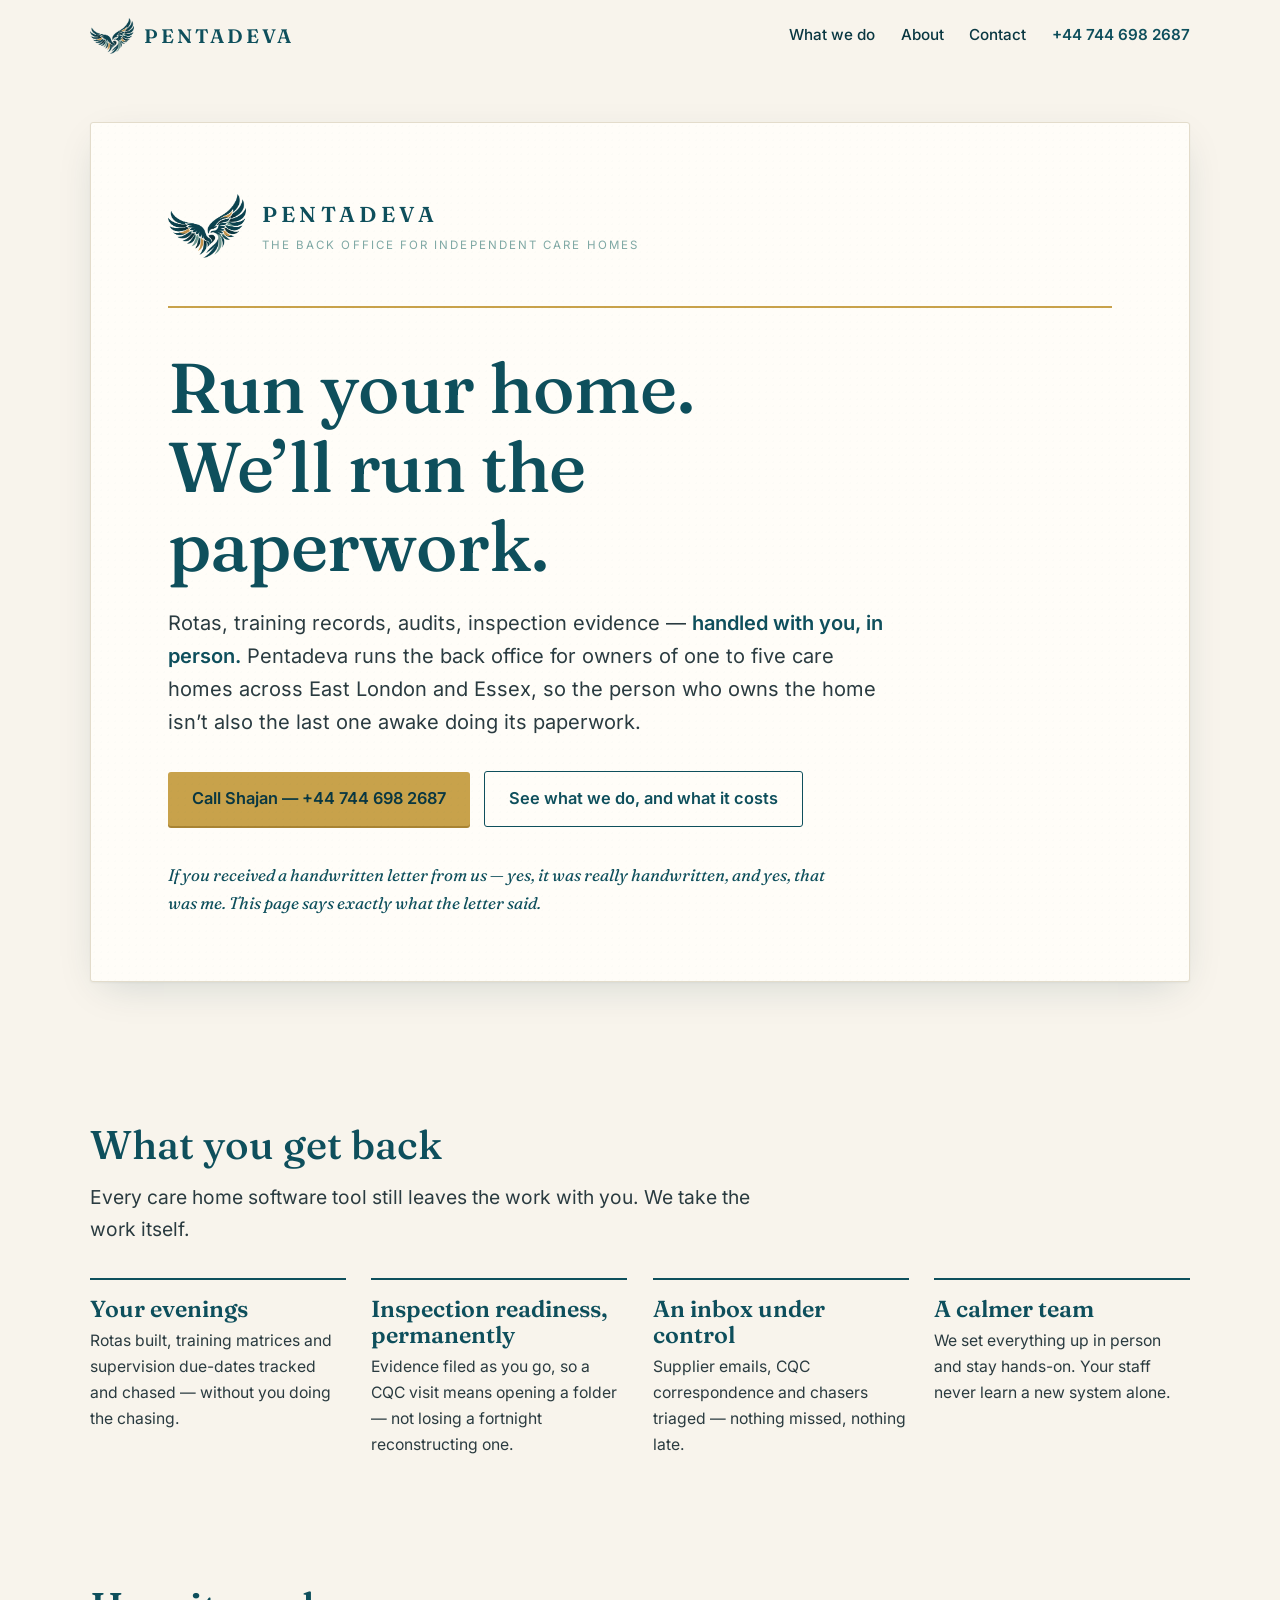
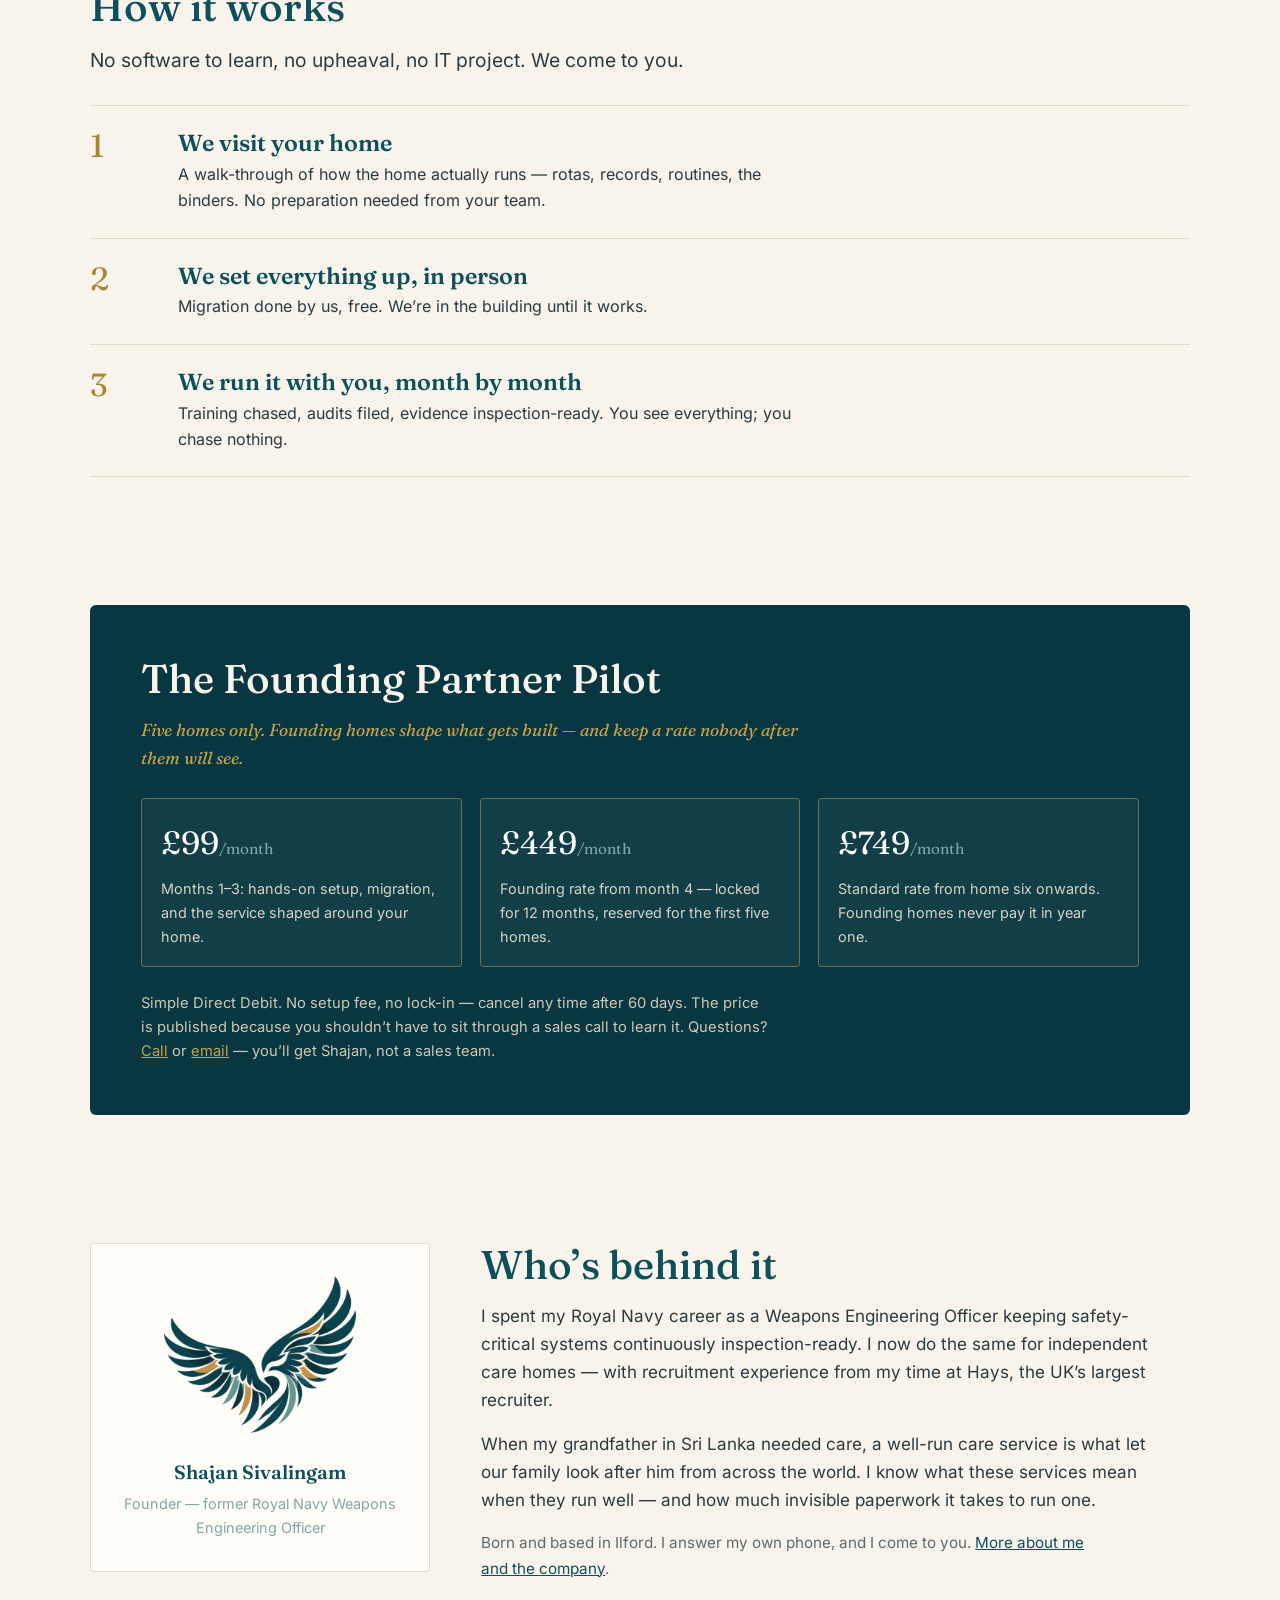
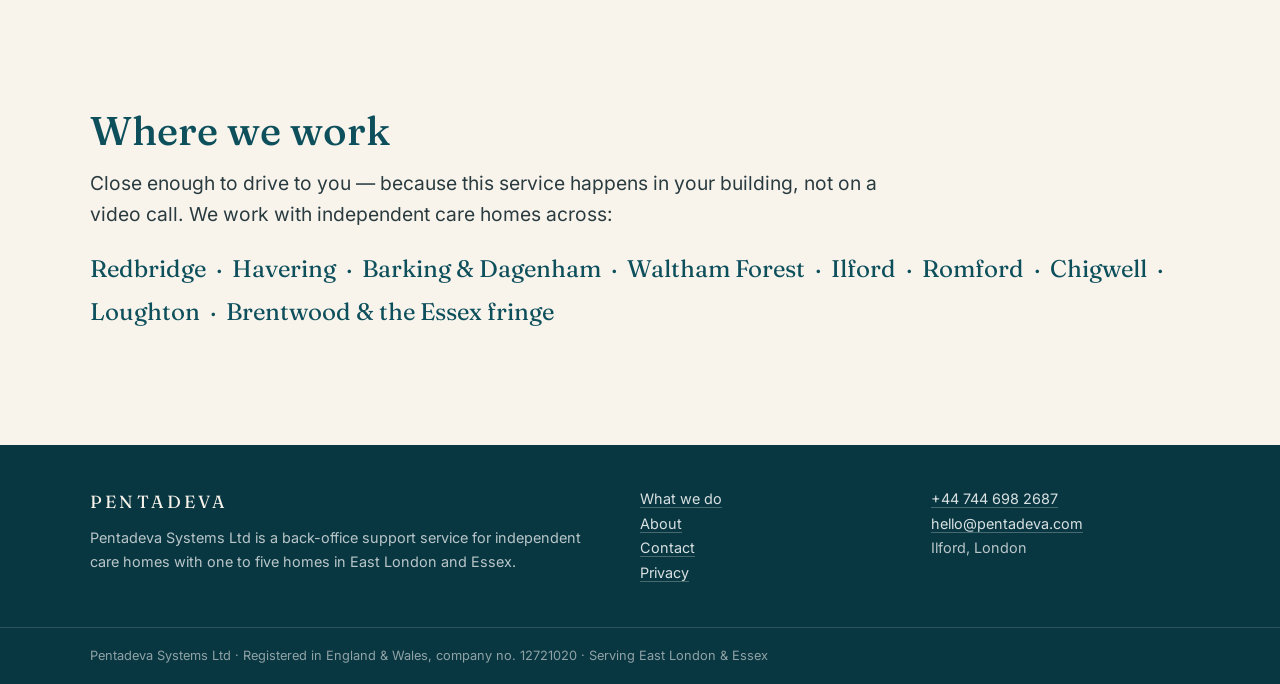
==== index.html @ 4a162621 "Pentadeva site v1 — hand-built static site for pentadeva.com Four pages (home, services, about, cont" ====
<!doctype html>
<html lang="en-GB">
<head>
<meta charset="utf-8">
<meta name="viewport" content="width=device-width, initial-scale=1">
<title>Pentadeva — The Back Office for Independent Care Homes | East London &amp; Essex</title>
<meta name="description" content="Rotas, training records, audits and CQC inspection evidence — run for you, in person, by a former Royal Navy engineer officer. For care homes with 1–5 homes across East London and Essex.">
<link rel="canonical" href="https://pentadeva.com/">
<meta property="og:type" content="website">
<meta property="og:title" content="Pentadeva — The back office for independent care homes">
<meta property="og:description" content="Rotas, training records, audits and CQC inspection evidence — handled with you, in person. East London &amp; Essex.">
<meta property="og:url" content="https://pentadeva.com/">
<meta property="og:image" content="https://pentadeva.com/assets/og-image.png">
<link rel="icon" href="/assets/favicon.svg" type="image/svg+xml">
<link rel="apple-touch-icon" href="/assets/apple-touch-icon.png">
<link rel="stylesheet" href="/assets/site.css">
<meta http-equiv="Content-Security-Policy" content="default-src 'self'; img-src 'self' data:; style-src 'self'; script-src 'self'; object-src 'none'; base-uri 'self'; form-action 'none'; frame-ancestors 'self'">
<script type="application/ld+json">
{
  "@context": "https://schema.org",
  "@type": "ProfessionalService",
  "name": "Pentadeva",
  "legalName": "Pentadeva Systems Ltd",
  "description": "Pentadeva Systems Ltd is a back-office support service for independent care homes with one to five homes in East London and Essex: rotas, training records, audits and CQC inspection evidence, run hands-on with the owner.",
  "url": "https://pentadeva.com/",
  "telephone": "+447446982687",
  "email": "hello@pentadeva.com",
  "image": "https://pentadeva.com/assets/og-image.png",
  "logo": "https://pentadeva.com/assets/logo.png",
  "priceRange": "££",
  "address": {"@type": "PostalAddress", "addressLocality": "Ilford", "addressRegion": "London", "addressCountry": "GB"},
  "areaServed": ["Redbridge","Havering","Barking and Dagenham","Waltham Forest","Ilford","Romford","Chigwell","Loughton","Buckhurst Hill","Brentwood","Essex","East London"],
  "founder": {"@type": "Person", "name": "Shajan Sivalingam", "jobTitle": "Founder", "description": "Former Royal Navy Weapons Engineering Officer", "url": "https://pentadeva.com/about"},
  "sameAs": ["https://find-and-update.company-information.service.gov.uk/company/12721020"]
}
</script>
</head>
<body>
<a class="skip" href="#main">Skip to content</a>

<header>
  <a class="brand" href="/"><img src="/assets/logo.png" alt="Pentadeva wings emblem" width="44" height="36"><span>PENTADEVA</span></a>
  <nav aria-label="Main">
    <a href="/services" class="hide-s">What we do</a>
    <a href="/about" class="hide-s">About</a>
    <a href="/contact">Contact</a>
    <a class="tel" href="tel:+447446982687">+44&nbsp;744&nbsp;698&nbsp;2687</a>
  </nav>
</header>

<main id="main">

  <!-- The letter -->
  <div class="hero">
    <article class="letter" aria-label="Introduction">
      <div class="letter-head rise d1">
        <img src="/assets/logo.png" alt="" width="78" height="64">
        <div>
          <div class="wm">PENTADEVA</div>
          <div class="tag">THE BACK OFFICE FOR INDEPENDENT CARE HOMES</div>
        </div>
      </div>
      <hr class="gold-rule draw" aria-hidden="true">
      <h1 class="rise d2">Run your home. We&rsquo;ll run the paperwork.</h1>
      <p class="sub rise d3">Rotas, training records, audits, inspection evidence — <strong>handled with you, in person.</strong> Pentadeva runs the back office for owners of one to five care homes across East London and Essex, so the person who owns the home isn&rsquo;t also the last one awake doing its paperwork.</p>
      <div class="cta-row rise d4">
        <a class="btn btn-gold" href="tel:+447446982687">Call Shajan — +44 744 698 2687</a>
        <a class="btn btn-ghost" href="/services">See what we do, and what it costs</a>
      </div>
      <p class="ps rise d5">If you received a handwritten letter from us — yes, it was really handwritten, and yes, that was me. This page says exactly what the letter said.</p>
    </article>
  </div>

  <!-- What you get back -->
  <section aria-labelledby="back-h">
    <h2 id="back-h">What you get back</h2>
    <p class="lede">Every care home software tool still leaves the work with you. We take the work itself.</p>
    <div class="outcomes">
      <div class="outcome">
        <h3>Your evenings</h3>
        <p>Rotas built, training matrices and supervision due-dates tracked and chased — without you doing the chasing.</p>
      </div>
      <div class="outcome">
        <h3>Inspection readiness, permanently</h3>
        <p>Evidence filed as you go, so a CQC visit means opening a folder — not losing a fortnight reconstructing one.</p>
      </div>
      <div class="outcome">
        <h3>An inbox under control</h3>
        <p>Supplier emails, CQC correspondence and chasers triaged — nothing missed, nothing late.</p>
      </div>
      <div class="outcome">
        <h3>A calmer team</h3>
        <p>We set everything up in person and stay hands-on. Your staff never learn a new system alone.</p>
      </div>
    </div>
  </section>

  <!-- How it works -->
  <section aria-labelledby="how-h">
    <h2 id="how-h">How it works</h2>
    <p class="lede">No software to learn, no upheaval, no IT project. We come to you.</p>
    <div class="steps">
      <div class="step">
        <div>
          <h3>We visit your home</h3>
          <p>A walk-through of how the home actually runs — rotas, records, routines, the binders. No preparation needed from your team.</p>
        </div>
      </div>
      <div class="step">
        <div>
          <h3>We set everything up, in person</h3>
          <p>Migration done by us, free. We&rsquo;re in the building until it works.</p>
        </div>
      </div>
      <div class="step">
        <div>
          <h3>We run it with you, month by month</h3>
          <p>Training chased, audits filed, evidence inspection-ready. You see everything; you chase nothing.</p>
        </div>
      </div>
    </div>
  </section>

  <!-- Founding offer -->
  <section aria-labelledby="offer-h">
    <div class="offer">
      <h2 id="offer-h">The Founding Partner Pilot</h2>
      <p class="scarce">Five homes only. Founding homes shape what gets built — and keep a rate nobody after them will see.</p>
      <div class="ladder">
        <div class="rung">
          <div class="price">£99<span>/month</span></div>
          <p>Months 1–3: hands-on setup, migration, and the service shaped around your home.</p>
        </div>
        <div class="rung">
          <div class="price">£449<span>/month</span></div>
          <p>Founding rate from month 4 — locked for 12 months, reserved for the first five homes.</p>
        </div>
        <div class="rung">
          <div class="price">£749<span>/month</span></div>
          <p>Standard rate from home six onwards. Founding homes never pay it in year one.</p>
        </div>
      </div>
      <p class="small">Simple Direct Debit. No setup fee, no lock-in — cancel any time after 60 days. The price is published because you shouldn&rsquo;t have to sit through a sales call to learn it. Questions? <a href="tel:+447446982687">Call</a> or <a href="mailto:hello@pentadeva.com">email</a> — you&rsquo;ll get Shajan, not a sales team.</p>
    </div>
  </section>

  <!-- Founder -->
  <section aria-labelledby="founder-h">
    <div class="founder">
      <div class="founder-card">
        <img src="/assets/logo.png" alt="Pentadeva wings emblem" width="220" height="180">
        <div class="name">Shajan Sivalingam</div>
        <div class="role">Founder — former Royal Navy Weapons Engineering Officer</div>
      </div>
      <div>
        <h2 id="founder-h">Who&rsquo;s behind it</h2>
        <p>I spent my Royal Navy career as a Weapons Engineering Officer keeping safety-critical systems continuously inspection-ready. I now do the same for independent care homes — with recruitment experience from my time at Hays, the UK&rsquo;s largest recruiter.</p>
        <p>When my grandfather in Sri Lanka needed care, a well-run care service is what let our family look after him from across the world. I know what these services mean when they run well — and how much invisible paperwork it takes to run one.</p>
        <p class="quiet">Born and based in Ilford. I answer my own phone, and I come to you. <a href="/about">More about me and the company</a>.</p>
      </div>
    </div>
  </section>

  <!-- Areas -->
  <section class="areas" aria-labelledby="areas-h">
    <h2 id="areas-h">Where we work</h2>
    <p class="lede">Close enough to drive to you — because this service happens in your building, not on a video call. We work with independent care homes across:</p>
    <p class="boroughs">Redbridge &nbsp;·&nbsp; Havering &nbsp;·&nbsp; Barking &amp; Dagenham &nbsp;·&nbsp; Waltham Forest &nbsp;·&nbsp; Ilford &nbsp;·&nbsp; Romford &nbsp;·&nbsp; Chigwell &nbsp;·&nbsp; Loughton &nbsp;·&nbsp; Brentwood &amp; the Essex fringe</p>
  </section>

</main>

<footer>
  <div class="foot-in">
    <div>
      <div class="wm">PENTADEVA</div>
      <p>Pentadeva Systems Ltd is a back-office support service for independent care homes with one to five homes in East London and Essex.</p>
    </div>
    <div>
      <ul>
        <li><a href="/services">What we do</a></li>
        <li><a href="/about">About</a></li>
        <li><a href="/contact">Contact</a></li>
        <li><a href="/privacy">Privacy</a></li>
      </ul>
    </div>
    <div>
      <ul>
        <li><a href="tel:+447446982687">+44 744 698 2687</a></li>
        <li><a href="mailto:hello@pentadeva.com">hello@pentadeva.com</a></li>
        <li>Ilford, London</li>
      </ul>
    </div>
  </div>
  <div class="foot-legal">
    <div>Pentadeva Systems Ltd · Registered in England &amp; Wales, company no. 12721020 · Serving East London &amp; Essex</div>
  </div>
</footer>

</body>
</html>
---- assets/site.css ----
/* ============================================================
   Pentadeva — pentadeva.com
   Design: "the letterhead, alive" — editorial professional
   services, not SaaS. Cream ground, teal structure, gold once.
   Fonts self-hosted. No third-party resources anywhere.
   ============================================================ */

/* ---------- fonts ---------- */
@font-face{font-family:'Fraunces';src:url('fonts/fraunces-latin-400-normal.woff2') format('woff2');font-weight:400;font-style:normal;font-display:swap}
@font-face{font-family:'Fraunces';src:url('fonts/fraunces-latin-500-normal.woff2') format('woff2');font-weight:500;font-style:normal;font-display:swap}
@font-face{font-family:'Fraunces';src:url('fonts/fraunces-latin-600-normal.woff2') format('woff2');font-weight:600;font-style:normal;font-display:swap}
@font-face{font-family:'Fraunces';src:url('fonts/fraunces-latin-400-italic.woff2') format('woff2');font-weight:400;font-style:italic;font-display:swap}
@font-face{font-family:'Inter';src:url('fonts/inter-latin-400-normal.woff2') format('woff2');font-weight:400;font-style:normal;font-display:swap}
@font-face{font-family:'Inter';src:url('fonts/inter-latin-500-normal.woff2') format('woff2');font-weight:500;font-style:normal;font-display:swap}
@font-face{font-family:'Inter';src:url('fonts/inter-latin-600-normal.woff2') format('woff2');font-weight:600;font-style:normal;font-display:swap}

/* ---------- tokens ---------- */
:root{
  --teal:#0E4F5C;
  --ink:#093741;
  --cream:#F8F4EC;
  --paper:#FFFDF8;
  --gold:#C8A24B;
  --gold-deep:#A98433;
  --sage:#7FA8A4;
  --body:#2A3B40;
  --rule:#E3DCCB;
  --serif:'Fraunces',Georgia,'Times New Roman',serif;
  --sans:'Inter',-apple-system,BlinkMacSystemFont,'Segoe UI',sans-serif;
  --measure:62ch;
  --pad:clamp(1.25rem,4vw,2.5rem);
}

*{margin:0;padding:0;box-sizing:border-box}
html{scroll-behavior:smooth}
@media (prefers-reduced-motion:reduce){
  html{scroll-behavior:auto}
  *,*::before,*::after{animation:none!important;transition:none!important}
}
body{
  font-family:var(--sans);
  font-size:1.0625rem;
  line-height:1.65;
  color:var(--body);
  background:var(--cream);
  -webkit-font-smoothing:antialiased;
}

/* ---------- typography ---------- */
h1,h2,h3{font-family:var(--serif);color:var(--teal);line-height:1.12;font-weight:500}
h1{font-size:clamp(2.4rem,6vw,4.4rem);letter-spacing:-.01em}
h2{font-size:clamp(1.7rem,3.4vw,2.5rem);margin-bottom:.9rem}
h3{font-size:clamp(1.18rem,2vw,1.45rem);font-weight:600;margin-bottom:.4rem}
p{max-width:var(--measure)}
a{color:var(--teal)}
::selection{background:var(--gold);color:var(--ink)}

/* ---------- skip link & focus ---------- */
.skip{position:absolute;left:-9999px;top:0;background:var(--ink);color:var(--cream);padding:.6rem 1rem;z-index:99}
.skip:focus{left:0}
a:focus-visible,button:focus-visible{outline:3px solid var(--gold);outline-offset:3px;border-radius:2px}

/* ---------- header ---------- */
header{
  display:flex;align-items:center;justify-content:space-between;
  padding:1.1rem var(--pad);
  max-width:1180px;margin:0 auto;
}
.brand{display:flex;align-items:center;gap:.65rem;text-decoration:none}
.brand img{width:44px;height:auto}
.brand span{font-family:var(--serif);font-weight:600;font-size:1.22rem;letter-spacing:.14em;color:var(--teal)}
nav{display:flex;gap:1.6rem;align-items:center}
nav a{font-size:.95rem;font-weight:500;text-decoration:none;color:var(--ink);padding:.25rem 0;border-bottom:2px solid transparent;transition:border-color .18s}
nav a:hover,nav a[aria-current]{border-bottom-color:var(--gold)}
nav a.tel{color:var(--teal);font-weight:600}
@media(max-width:700px){nav{gap:1rem}nav a.hide-s{display:none}}

/* ---------- hero: the letter ---------- */
.hero{max-width:1180px;margin:0 auto;padding:clamp(1.5rem,4vw,3.5rem) var(--pad) clamp(2.5rem,6vw,5rem)}
.letter{
  position:relative;
  background:var(--paper);
  border:1px solid var(--rule);
  border-radius:3px;
  box-shadow:0 1px 2px rgba(9,55,65,.05),0 12px 40px -12px rgba(9,55,65,.18);
  padding:clamp(2rem,5.5vw,4.5rem) clamp(1.4rem,6vw,5rem) clamp(2.2rem,5vw,4rem);
  overflow:hidden;
}
.letter::after{ /* paper grain, pure css */
  content:"";position:absolute;inset:0;pointer-events:none;opacity:.5;
  background-image:radial-gradient(rgba(14,79,92,.025) 1px,transparent 1px);
  background-size:7px 7px;
}
.letter-head{display:flex;align-items:center;gap:1rem;margin-bottom:clamp(1.6rem,4vw,3rem)}
.letter-head img{width:clamp(56px,7vw,78px);height:auto}
.letter-head .wm{font-family:var(--serif);font-weight:600;letter-spacing:.2em;color:var(--teal);font-size:clamp(1rem,1.8vw,1.35rem)}
.letter-head .tag{font-size:.72rem;letter-spacing:.18em;color:var(--sage);margin-top:.2rem}
.gold-rule{height:2px;background:linear-gradient(90deg,var(--gold) 0%,var(--gold) 100%);border:none;margin:0 0 clamp(1.6rem,4vw,2.6rem);transform-origin:left center}
.hero h1{max-width:13ch}
.hero .sub{margin-top:1.3rem;font-size:clamp(1.05rem,1.6vw,1.25rem);max-width:56ch;color:var(--body)}
.hero .sub strong{color:var(--teal);font-weight:600}
.cta-row{display:flex;gap:.9rem;flex-wrap:wrap;margin-top:2rem;align-items:center}
.btn{display:inline-block;text-decoration:none;font-weight:600;font-size:1.02rem;
  padding:.85rem 1.5rem;border-radius:3px;transition:transform .15s,box-shadow .15s,background .15s}
.btn-gold{background:var(--gold);color:var(--ink);box-shadow:0 2px 0 var(--gold-deep)}
.btn-gold:hover{transform:translateY(-1px);box-shadow:0 3px 0 var(--gold-deep)}
.btn-ghost{border:1.5px solid var(--teal);color:var(--teal)}
.btn-ghost:hover{background:var(--teal);color:var(--cream)}
.hero .ps{margin-top:2.2rem;font-family:var(--serif);font-style:italic;color:var(--teal);font-size:1.05rem}

/* hero load sequence */
.rise{opacity:0;transform:translateY(14px);animation:rise .7s cubic-bezier(.2,.6,.2,1) forwards}
.d1{animation-delay:.1s}.d2{animation-delay:.28s}.d3{animation-delay:.46s}.d4{animation-delay:.64s}.d5{animation-delay:.82s}
@keyframes rise{to{opacity:1;transform:none}}
.draw{transform:scaleX(0);animation:draw 1s .5s cubic-bezier(.65,0,.35,1) forwards}
@keyframes draw{to{transform:scaleX(1)}}
@media (prefers-reduced-motion:reduce){.rise,.draw{opacity:1;transform:none}}

/* ---------- sections ---------- */
section{max-width:1180px;margin:0 auto;padding:clamp(2.2rem,5vw,4rem) var(--pad)}
.lede{font-size:clamp(1.05rem,1.6vw,1.2rem);max-width:58ch}

/* outcomes */
.outcomes{display:grid;grid-template-columns:repeat(auto-fit,minmax(250px,1fr));gap:1.6rem;margin-top:2rem}
.outcome{border-top:2px solid var(--teal);padding-top:1rem}
.outcome h3{color:var(--teal)}
.outcome p{font-size:.98rem}

/* steps — a true sequence */
.steps{counter-reset:step;margin-top:1.8rem;border-top:1px solid var(--rule)}
.step{display:grid;grid-template-columns:minmax(52px,72px) 1fr;gap:1rem;padding:1.5rem 0;border-bottom:1px solid var(--rule)}
.step::before{counter-increment:step;content:counter(step);
  font-family:var(--serif);font-size:2rem;color:var(--gold-deep);line-height:1}
.step h3{margin-bottom:.3rem}
.step p{font-size:1rem}

/* founding offer */
.offer{background:var(--ink);color:#EAE4D6;border-radius:6px;padding:clamp(1.8rem,4.5vw,3.2rem)}
.offer h2{color:var(--cream)}
.offer .scarce{color:var(--gold);font-family:var(--serif);font-style:italic;font-size:1.08rem;margin-bottom:1.6rem}
.ladder{display:grid;grid-template-columns:repeat(auto-fit,minmax(215px,1fr));gap:1.1rem;margin:1.4rem 0 1.5rem}
.rung{border:1px solid rgba(200,162,75,.5);border-radius:4px;padding:1.1rem 1.2rem;background:rgba(255,255,255,.04)}
.rung .price{font-family:var(--serif);font-size:2rem;color:#fff}
.rung .price span{font-size:.95rem;color:var(--sage)}
.rung p{font-size:.9rem;color:#D8D2C2;margin-top:.45rem;max-width:none}
.offer .small{font-size:.92rem;color:#CFC8B6;max-width:70ch}
.offer a{color:var(--gold)}

/* founder */
.founder{display:grid;grid-template-columns:minmax(220px,340px) 1fr;gap:clamp(1.5rem,4vw,3.5rem);align-items:start}
@media(max-width:820px){.founder{grid-template-columns:1fr}}
.founder-card{background:var(--paper);border:1px solid var(--rule);border-radius:4px;padding:2rem;text-align:center}
.founder-card img{width:70%;max-width:220px;height:auto;margin:0 auto 1rem}
.founder-card .name{font-family:var(--serif);font-weight:600;color:var(--teal);font-size:1.2rem}
.founder-card .role{font-size:.9rem;color:var(--sage);margin-top:.2rem}
.founder p + p{margin-top:1rem}
.founder .quiet{font-size:.95rem;color:#5A6A6E}

/* areas */
.areas p{max-width:66ch}
.areas .boroughs{margin-top:1rem;font-family:var(--serif);font-size:clamp(1.1rem,2.2vw,1.5rem);color:var(--teal);line-height:1.8;max-width:none}

/* footer */
footer{background:var(--ink);color:#B9C6C9;margin-top:3rem}
.foot-in{max-width:1180px;margin:0 auto;padding:2.6rem var(--pad);display:grid;grid-template-columns:2fr 1fr 1fr;gap:2rem}
@media(max-width:760px){.foot-in{grid-template-columns:1fr}}
footer .wm{font-family:var(--serif);letter-spacing:.18em;color:var(--cream);font-size:1.1rem;margin-bottom:.6rem}
footer p,footer li{font-size:.9rem;line-height:1.7}
footer ul{list-style:none}
footer a{color:#D8E0E2;text-decoration:none;border-bottom:1px solid rgba(216,224,226,.3)}
footer a:hover{color:var(--gold)}
.foot-legal{border-top:1px solid rgba(185,198,201,.2)}
.foot-legal div{max-width:1180px;margin:0 auto;padding:1.1rem var(--pad);font-size:.8rem;color:#8FA2A6}

/* ---------- inner pages ---------- */
.page-head{max-width:1180px;margin:0 auto;padding:clamp(2rem,5vw,3.5rem) var(--pad) 0}
.page-head h1{font-size:clamp(2rem,4.5vw,3.2rem);max-width:18ch}
.page-head .sub{margin-top:1rem;font-size:1.12rem;max-width:58ch}
.svc{border-top:1px solid var(--rule)}
.svc h2{max-width:20ch}
.svc ul{margin:1rem 0 0 1.2rem;max-width:62ch}
.svc li{margin-bottom:.5rem}
.faq details{border-bottom:1px solid var(--rule);padding:1rem 0}
.faq summary{font-family:var(--serif);font-size:1.15rem;color:var(--teal);cursor:pointer;font-weight:500}
.faq details p{margin-top:.7rem}
.contact-big{font-family:var(--serif);font-size:clamp(1.6rem,4vw,2.6rem);color:var(--teal);line-height:1.5}
.contact-big a{text-decoration:none;border-bottom:2px solid var(--gold)}
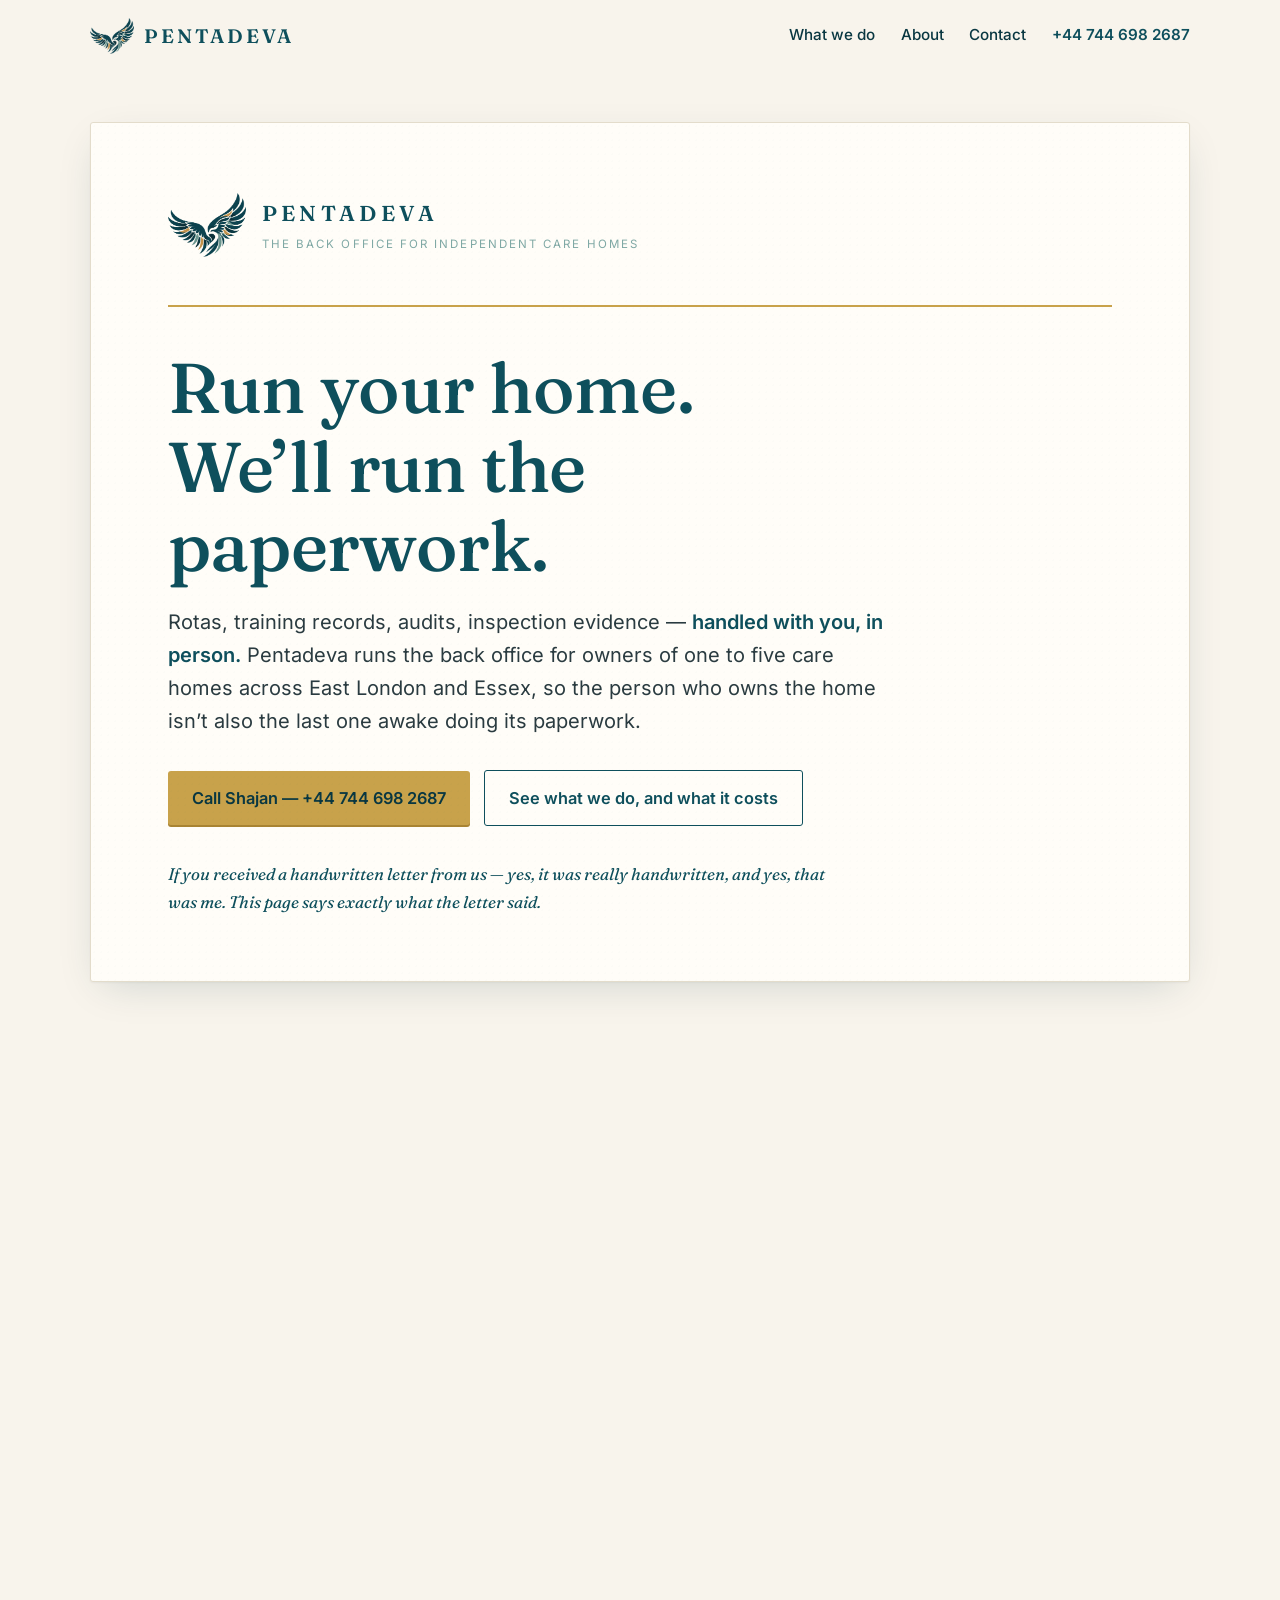
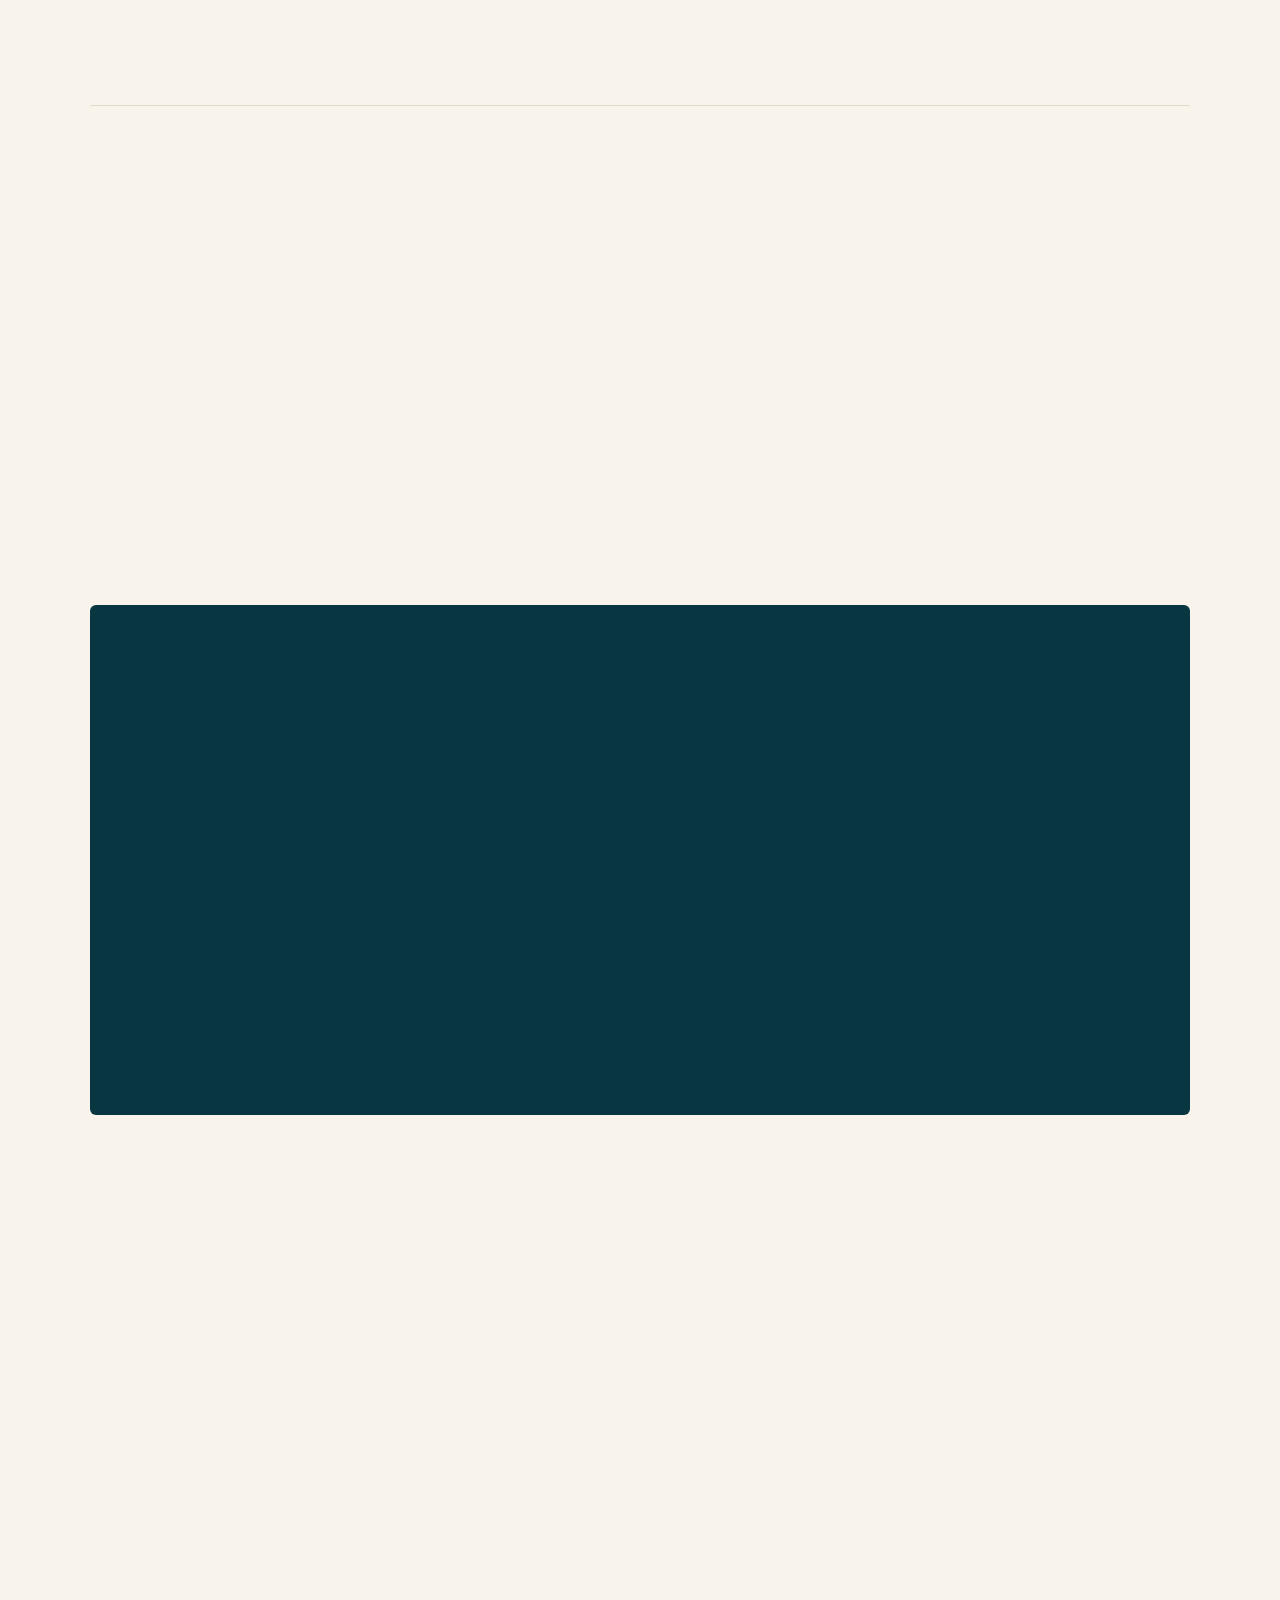
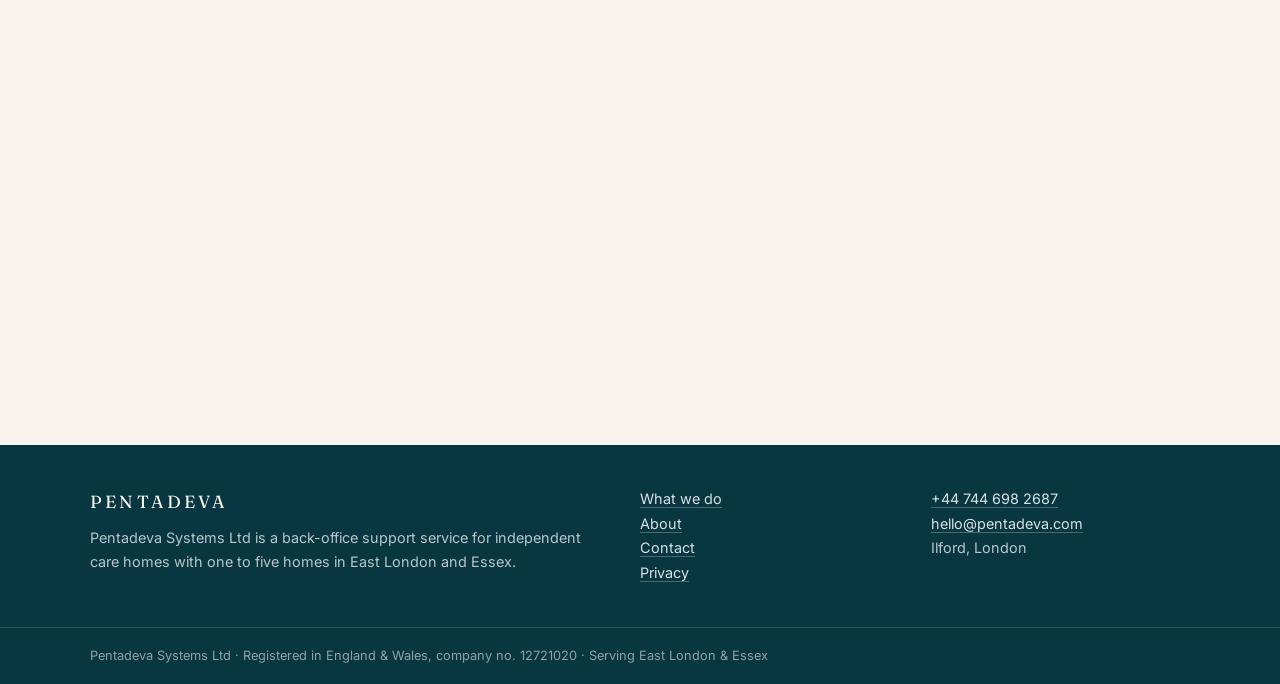
==== commit 1baa7930: "Motion enhancement + CSP hygiene - assets/motion.js: scroll-reveals, hero letter tilt, magnetic butt" ====
--- a/index.html
+++ b/index.html
@@ -14,7 +14,8 @@
 <link rel="icon" href="/assets/favicon.svg" type="image/svg+xml">
 <link rel="apple-touch-icon" href="/assets/apple-touch-icon.png">
 <link rel="stylesheet" href="/assets/site.css">
-<meta http-equiv="Content-Security-Policy" content="default-src 'self'; img-src 'self' data:; style-src 'self'; script-src 'self'; object-src 'none'; base-uri 'self'; form-action 'none'; frame-ancestors 'self'">
+<script src="/assets/motion.js" defer></script>
+<meta http-equiv="Content-Security-Policy" content="default-src 'self'; img-src 'self' data:; style-src 'self'; script-src 'self'; object-src 'none'; base-uri 'self'; form-action 'none'">
 <script type="application/ld+json">
 {
   "@context": "https://schema.org",
--- a/assets/site.css
+++ b/assets/site.css
@@ -185,3 +185,11 @@
 .faq details p{margin-top:.7rem}
 .contact-big{font-family:var(--serif);font-size:clamp(1.6rem,4vw,2.6rem);color:var(--teal);line-height:1.5}
 .contact-big a{text-decoration:none;border-bottom:2px solid var(--gold)}
+
+/* ---------- motion enhancement (set by assets/motion.js; absent = fully static) ---------- */
+.motion .r{opacity:0;transform:translateY(16px);transition:opacity .65s cubic-bezier(.2,.6,.2,1),transform .65s cubic-bezier(.2,.6,.2,1)}
+.motion .r.in{opacity:1;transform:none}
+.motion .hero .letter{transition:transform .4s cubic-bezier(.2,.6,.2,1);will-change:transform}
+.motion .btn{transition:transform .22s cubic-bezier(.2,.6,.2,1),box-shadow .15s,background .15s,color .15s}
+@media (prefers-reduced-motion:reduce){.motion .r{opacity:1;transform:none}}
+.mt1{margin-top:1rem}.mt2{margin-top:2rem}.mt25{margin-top:2.5rem}
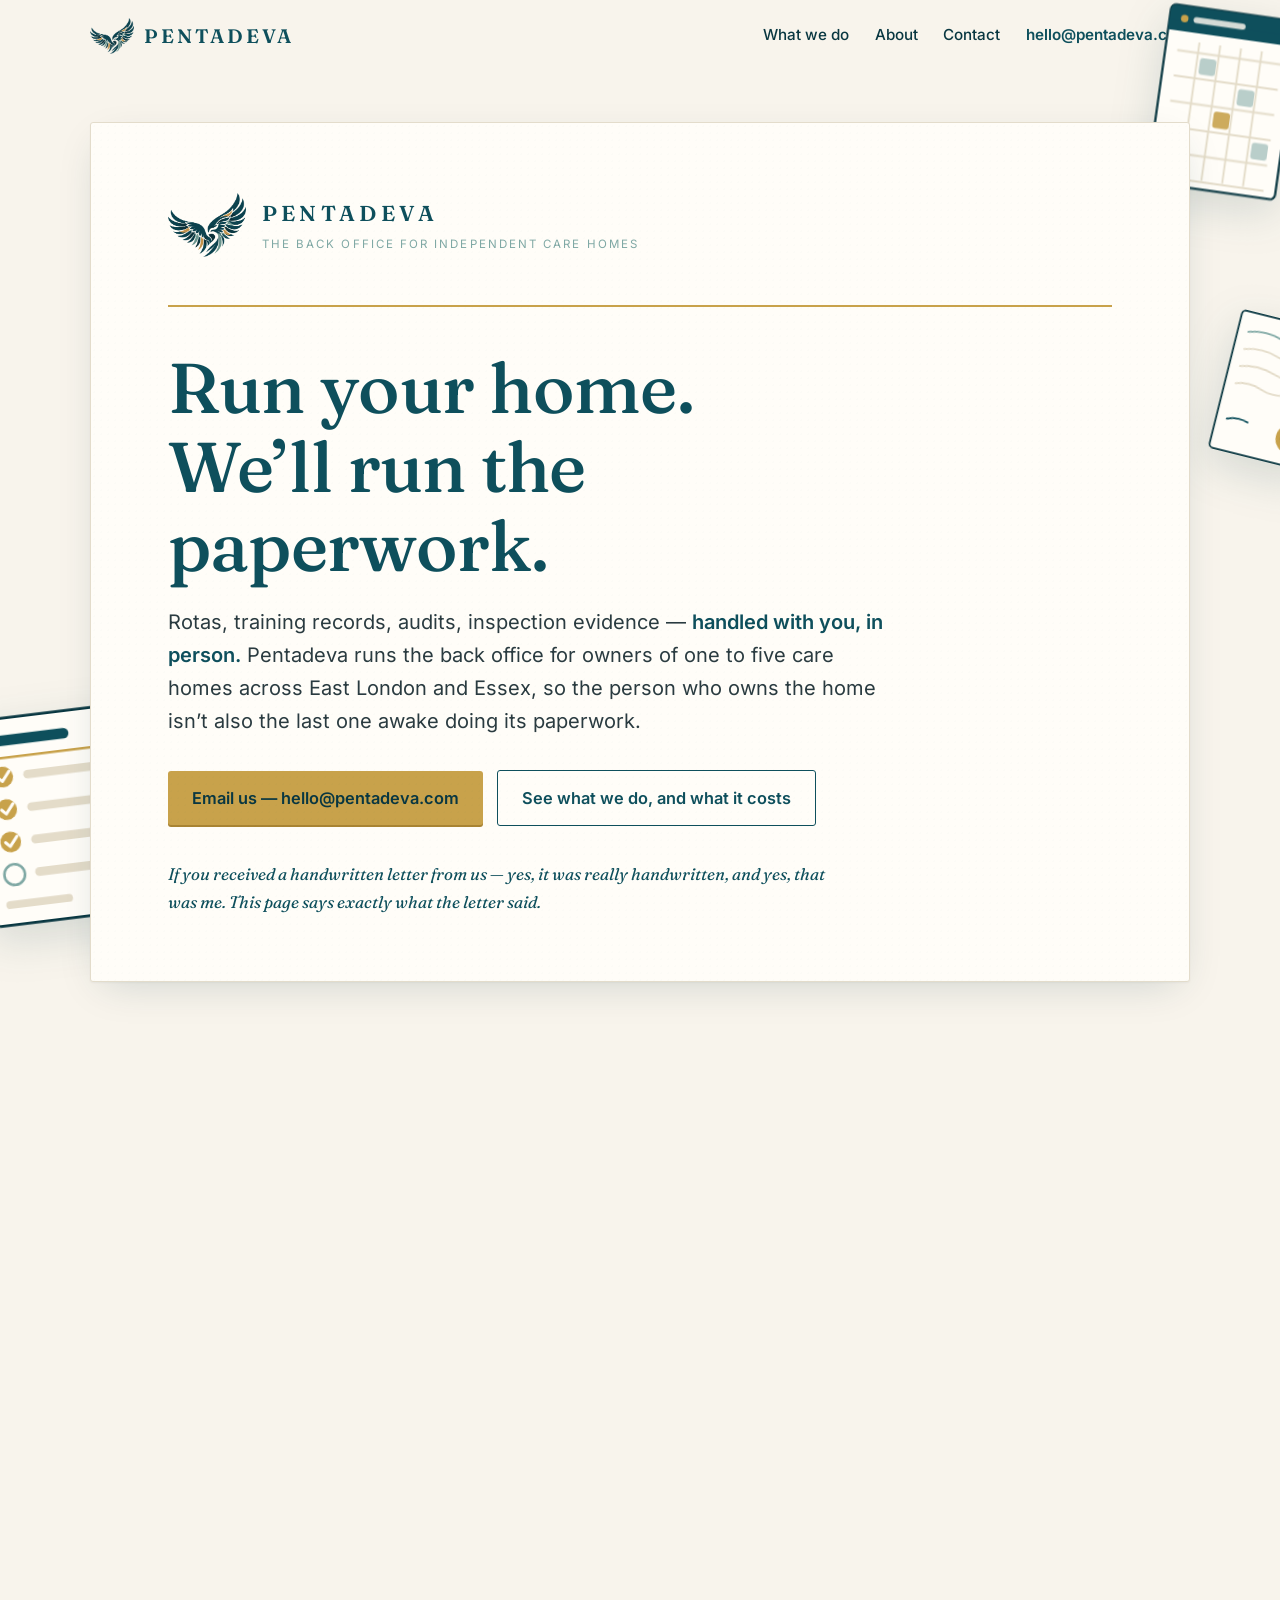
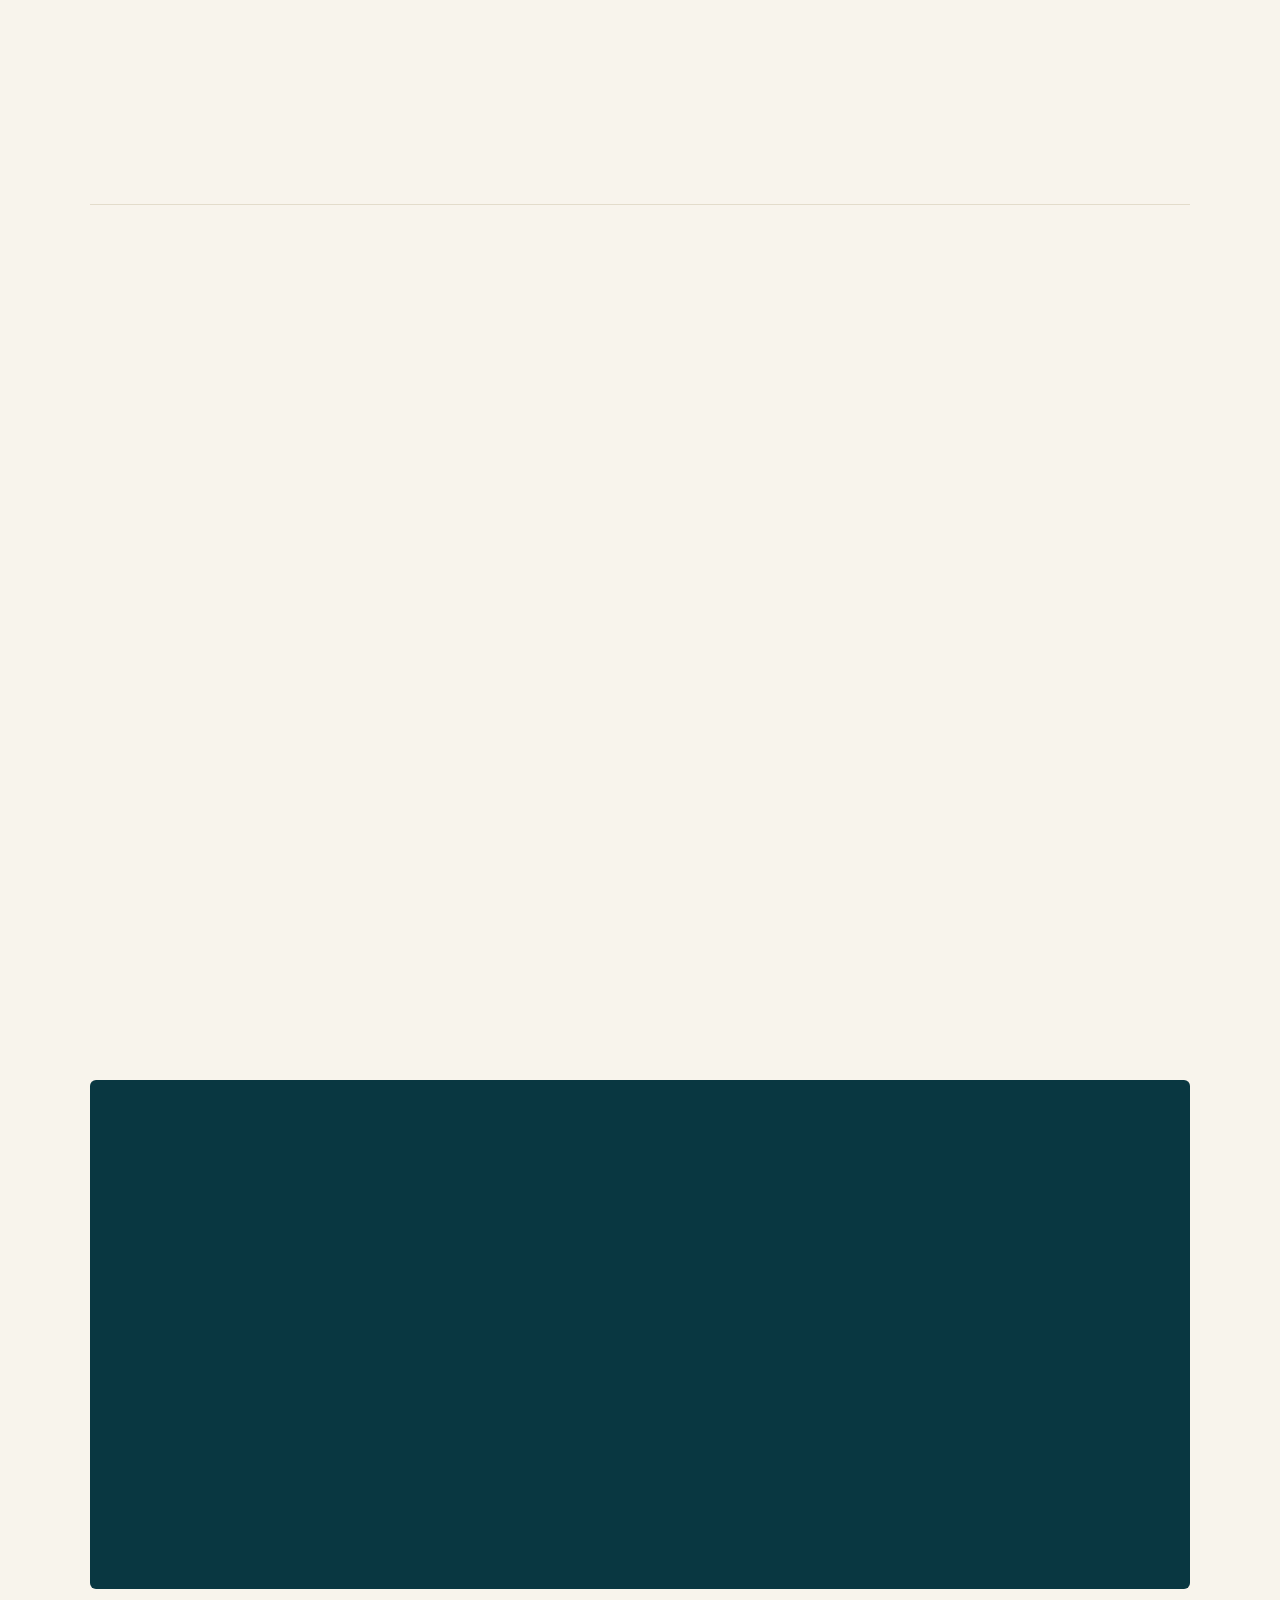
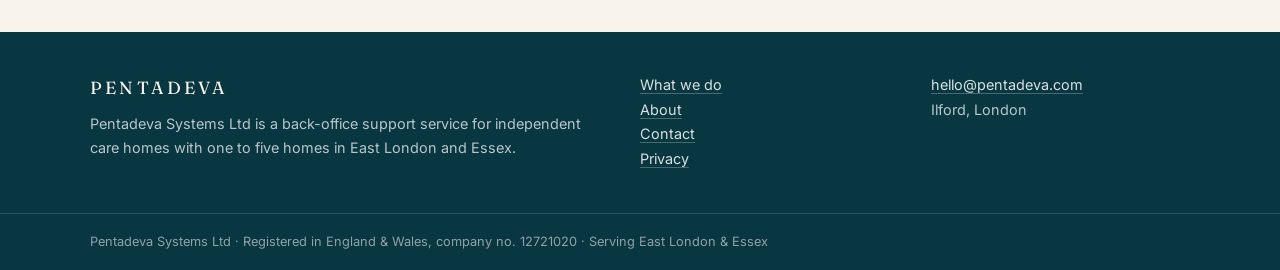
==== commit 8870d27d: "Public site goes email-first + illustration system with reactive depth - Founder's name and direct n" ====
--- a/index.html
+++ b/index.html
@@ -24,14 +24,13 @@
   "legalName": "Pentadeva Systems Ltd",
   "description": "Pentadeva Systems Ltd is a back-office support service for independent care homes with one to five homes in East London and Essex: rotas, training records, audits and CQC inspection evidence, run hands-on with the owner.",
   "url": "https://pentadeva.com/",
-  "telephone": "+447446982687",
   "email": "hello@pentadeva.com",
   "image": "https://pentadeva.com/assets/og-image.png",
   "logo": "https://pentadeva.com/assets/logo.png",
   "priceRange": "££",
   "address": {"@type": "PostalAddress", "addressLocality": "Ilford", "addressRegion": "London", "addressCountry": "GB"},
   "areaServed": ["Redbridge","Havering","Barking and Dagenham","Waltham Forest","Ilford","Romford","Chigwell","Loughton","Buckhurst Hill","Brentwood","Essex","East London"],
-  "founder": {"@type": "Person", "name": "Shajan Sivalingam", "jobTitle": "Founder", "description": "Former Royal Navy Weapons Engineering Officer", "url": "https://pentadeva.com/about"},
+  "founder": {"@type": "Person", "name": "The Founder", "jobTitle": "Founder", "description": "Former Royal Navy Weapons Engineering Officer", "url": "https://pentadeva.com/about"},
   "sameAs": ["https://find-and-update.company-information.service.gov.uk/company/12721020"]
 }
 </script>
@@ -45,7 +44,7 @@
     <a href="/services" class="hide-s">What we do</a>
     <a href="/about" class="hide-s">About</a>
     <a href="/contact">Contact</a>
-    <a class="tel" href="tel:+447446982687">+44&nbsp;744&nbsp;698&nbsp;2687</a>
+    <a class="tel" href="mailto:hello@pentadeva.com">hello@pentadeva.com</a>
   </nav>
 </header>
 
@@ -53,7 +52,10 @@
 
   <!-- The letter -->
   <div class="hero">
-    <article class="letter" aria-label="Introduction">
+    <div class="float-wrap fw1" data-para="0.10" aria-hidden="true"><img src="/assets/ill/doc-rota.svg" alt="" width="200" height="260"></div>
+    <div class="float-wrap fw2" data-para="0.05" aria-hidden="true"><img src="/assets/ill/doc-audit.svg" alt="" width="200" height="260"></div>
+    <div class="float-wrap fw3" data-para="0.14" aria-hidden="true"><img src="/assets/ill/doc-seal.svg" alt="" width="200" height="260"></div>
+    <article class="letter" data-tilt="1.3" aria-label="Introduction">
       <div class="letter-head rise d1">
         <img src="/assets/logo.png" alt="" width="78" height="64">
         <div>
@@ -65,7 +67,7 @@
       <h1 class="rise d2">Run your home. We&rsquo;ll run the paperwork.</h1>
       <p class="sub rise d3">Rotas, training records, audits, inspection evidence — <strong>handled with you, in person.</strong> Pentadeva runs the back office for owners of one to five care homes across East London and Essex, so the person who owns the home isn&rsquo;t also the last one awake doing its paperwork.</p>
       <div class="cta-row rise d4">
-        <a class="btn btn-gold" href="tel:+447446982687">Call Shajan — +44 744 698 2687</a>
+        <a class="btn btn-gold" href="mailto:hello@pentadeva.com">Email us — hello@pentadeva.com</a>
         <a class="btn btn-ghost" href="/services">See what we do, and what it costs</a>
       </div>
       <p class="ps rise d5">If you received a handwritten letter from us — yes, it was really handwritten, and yes, that was me. This page says exactly what the letter said.</p>
@@ -78,18 +80,22 @@
     <p class="lede">Every care home software tool still leaves the work with you. We take the work itself.</p>
     <div class="outcomes">
       <div class="outcome">
+        <img class="oicon" src="/assets/ill/icon-evenings.svg" alt="" width="200" height="200">
         <h3>Your evenings</h3>
         <p>Rotas built, training matrices and supervision due-dates tracked and chased — without you doing the chasing.</p>
       </div>
       <div class="outcome">
+        <img class="oicon" src="/assets/ill/icon-ready.svg" alt="" width="200" height="200">
         <h3>Inspection readiness, permanently</h3>
         <p>Evidence filed as you go, so a CQC visit means opening a folder — not losing a fortnight reconstructing one.</p>
       </div>
       <div class="outcome">
+        <img class="oicon" src="/assets/ill/icon-inbox.svg" alt="" width="200" height="200">
         <h3>An inbox under control</h3>
         <p>Supplier emails, CQC correspondence and chasers triaged — nothing missed, nothing late.</p>
       </div>
       <div class="outcome">
+        <img class="oicon" src="/assets/ill/icon-team.svg" alt="" width="200" height="200">
         <h3>A calmer team</h3>
         <p>We set everything up in person and stay hands-on. Your staff never learn a new system alone.</p>
       </div>
@@ -106,18 +112,21 @@
           <h3>We visit your home</h3>
           <p>A walk-through of how the home actually runs — rotas, records, routines, the binders. No preparation needed from your team.</p>
         </div>
+        <img class="sart" src="/assets/ill/step-visit.svg" alt="" width="260" height="200">
       </div>
       <div class="step">
         <div>
           <h3>We set everything up, in person</h3>
           <p>Migration done by us, free. We&rsquo;re in the building until it works.</p>
         </div>
+        <img class="sart" src="/assets/ill/step-setup.svg" alt="" width="260" height="200">
       </div>
       <div class="step">
         <div>
           <h3>We run it with you, month by month</h3>
           <p>Training chased, audits filed, evidence inspection-ready. You see everything; you chase nothing.</p>
         </div>
+        <img class="sart" src="/assets/ill/step-rhythm.svg" alt="" width="260" height="200">
       </div>
     </div>
   </section>
@@ -141,7 +150,7 @@
           <p>Standard rate from home six onwards. Founding homes never pay it in year one.</p>
         </div>
       </div>
-      <p class="small">Simple Direct Debit. No setup fee, no lock-in — cancel any time after 60 days. The price is published because you shouldn&rsquo;t have to sit through a sales call to learn it. Questions? <a href="tel:+447446982687">Call</a> or <a href="mailto:hello@pentadeva.com">email</a> — you&rsquo;ll get Shajan, not a sales team.</p>
+      <p class="small">Simple Direct Debit. No setup fee, no lock-in — cancel any time after 60 days. The price is published because you shouldn&rsquo;t have to sit through a sales call to learn it. Questions? <a href="mailto:hello@pentadeva.com">Email us</a> — every message is read by the founder, not a sales team.</p>
     </div>
   </section>
 
@@ -149,15 +158,15 @@
   <section aria-labelledby="founder-h">
     <div class="founder">
       <div class="founder-card">
-        <img src="/assets/logo.png" alt="Pentadeva wings emblem" width="220" height="180">
-        <div class="name">Shajan Sivalingam</div>
-        <div class="role">Founder — former Royal Navy Weapons Engineering Officer</div>
+        <img class="emblem" src="/assets/ill/emblem-desk.svg" alt="" width="400" height="330">
+        <div class="name">The Founder</div>
+        <div class="role">Former Royal Navy Weapons Engineering Officer</div>
       </div>
       <div>
         <h2 id="founder-h">Who&rsquo;s behind it</h2>
         <p>I spent my Royal Navy career as a Weapons Engineering Officer keeping safety-critical systems continuously inspection-ready. I now do the same for independent care homes — with recruitment experience from my time at Hays, the UK&rsquo;s largest recruiter.</p>
         <p>When my grandfather in Sri Lanka needed care, a well-run care service is what let our family look after him from across the world. I know what these services mean when they run well — and how much invisible paperwork it takes to run one.</p>
-        <p class="quiet">Born and based in Ilford. I answer my own phone, and I come to you. <a href="/about">More about me and the company</a>.</p>
+        <p class="quiet">Born and based in Ilford. I read every email myself, and I come to you. <a href="/about">More about me and the company</a>.</p>
       </div>
     </div>
   </section>
@@ -167,6 +176,8 @@
     <h2 id="areas-h">Where we work</h2>
     <p class="lede">Close enough to drive to you — because this service happens in your building, not on a video call. We work with independent care homes across:</p>
     <p class="boroughs">Redbridge &nbsp;·&nbsp; Havering &nbsp;·&nbsp; Barking &amp; Dagenham &nbsp;·&nbsp; Waltham Forest &nbsp;·&nbsp; Ilford &nbsp;·&nbsp; Romford &nbsp;·&nbsp; Chigwell &nbsp;·&nbsp; Loughton &nbsp;·&nbsp; Brentwood &amp; the Essex fringe</p>
+    <p class="lede mt1">Nearby but not on the list? If we can drive to you, we can talk &mdash; homes further afield are taken on by arrangement.</p>
+    <div class="map-wrap" data-tilt="2"><img src="/assets/ill/map-patch.svg" alt="Illustrated map of the founding patch: Waltham Forest, Redbridge, Barking &amp; Dagenham, Havering, the Epping fringe and Brentwood, with headquarters in Ilford" width="760" height="480"></div>
   </section>
 
 </main>
@@ -187,7 +198,6 @@
     </div>
     <div>
       <ul>
-        <li><a href="tel:+447446982687">+44 744 698 2687</a></li>
         <li><a href="mailto:hello@pentadeva.com">hello@pentadeva.com</a></li>
         <li>Ilford, London</li>
       </ul>
--- a/assets/site.css
+++ b/assets/site.css
@@ -193,3 +193,28 @@
 .motion .btn{transition:transform .22s cubic-bezier(.2,.6,.2,1),box-shadow .15s,background .15s,color .15s}
 @media (prefers-reduced-motion:reduce){.motion .r{opacity:1;transform:none}}
 .mt1{margin-top:1rem}.mt2{margin-top:2rem}.mt25{margin-top:2.5rem}
+
+/* ---------- illustrations ---------- */
+.float-wrap{position:absolute;z-index:0;pointer-events:none}
+.float-wrap img{width:100%;height:auto;display:block;filter:drop-shadow(0 14px 22px rgba(9,55,65,.14));transform:rotate(var(--rot,0deg))}
+.fw1{top:-30px;right:-18px;width:150px}.fw1 img{--rot:8deg}
+.fw2{bottom:-46px;left:-30px;width:172px}.fw2 img{--rot:-7deg}
+.fw3{top:34%;right:-54px;width:118px}.fw3 img{--rot:14deg}
+@media(max-width:1240px){.fw2,.fw3{display:none}.fw1{right:8px;top:-24px;width:104px}}
+.letter{z-index:1}
+.motion .float-wrap img{animation:bob 7s ease-in-out infinite alternate}
+.motion .fw2 img{animation-delay:1.6s}
+.motion .fw3 img{animation-delay:3.2s}
+@keyframes bob{from{transform:rotate(var(--rot,0deg)) translateY(-5px)}to{transform:rotate(var(--rot,0deg)) translateY(7px)}}
+@media (prefers-reduced-motion:reduce){.motion .float-wrap img{animation:none}}
+.oicon{width:84px;height:84px;display:block;margin-bottom:.9rem}
+.step{grid-template-columns:minmax(52px,72px) 1fr minmax(120px,160px);align-items:center}
+.sart{width:100%;max-width:160px;justify-self:end}
+@media(max-width:700px){.step{grid-template-columns:minmax(44px,56px) 1fr}.sart{display:none}}
+.map-wrap{margin-top:2.2rem;max-width:860px}
+.map-wrap img{width:100%;height:auto;display:block;filter:drop-shadow(0 18px 30px rgba(9,55,65,.10))}
+.founder-card .emblem{width:100%;max-width:300px;margin:0 auto .6rem}
+.svc-row{display:flex;align-items:center;gap:1.1rem;flex-wrap:wrap}
+.svc-row img{width:56px;height:56px;object-fit:contain;flex:none}
+.motion [data-tilt]{transition:transform .4s cubic-bezier(.2,.6,.2,1);will-change:transform}
+.motion [data-para]{will-change:transform}
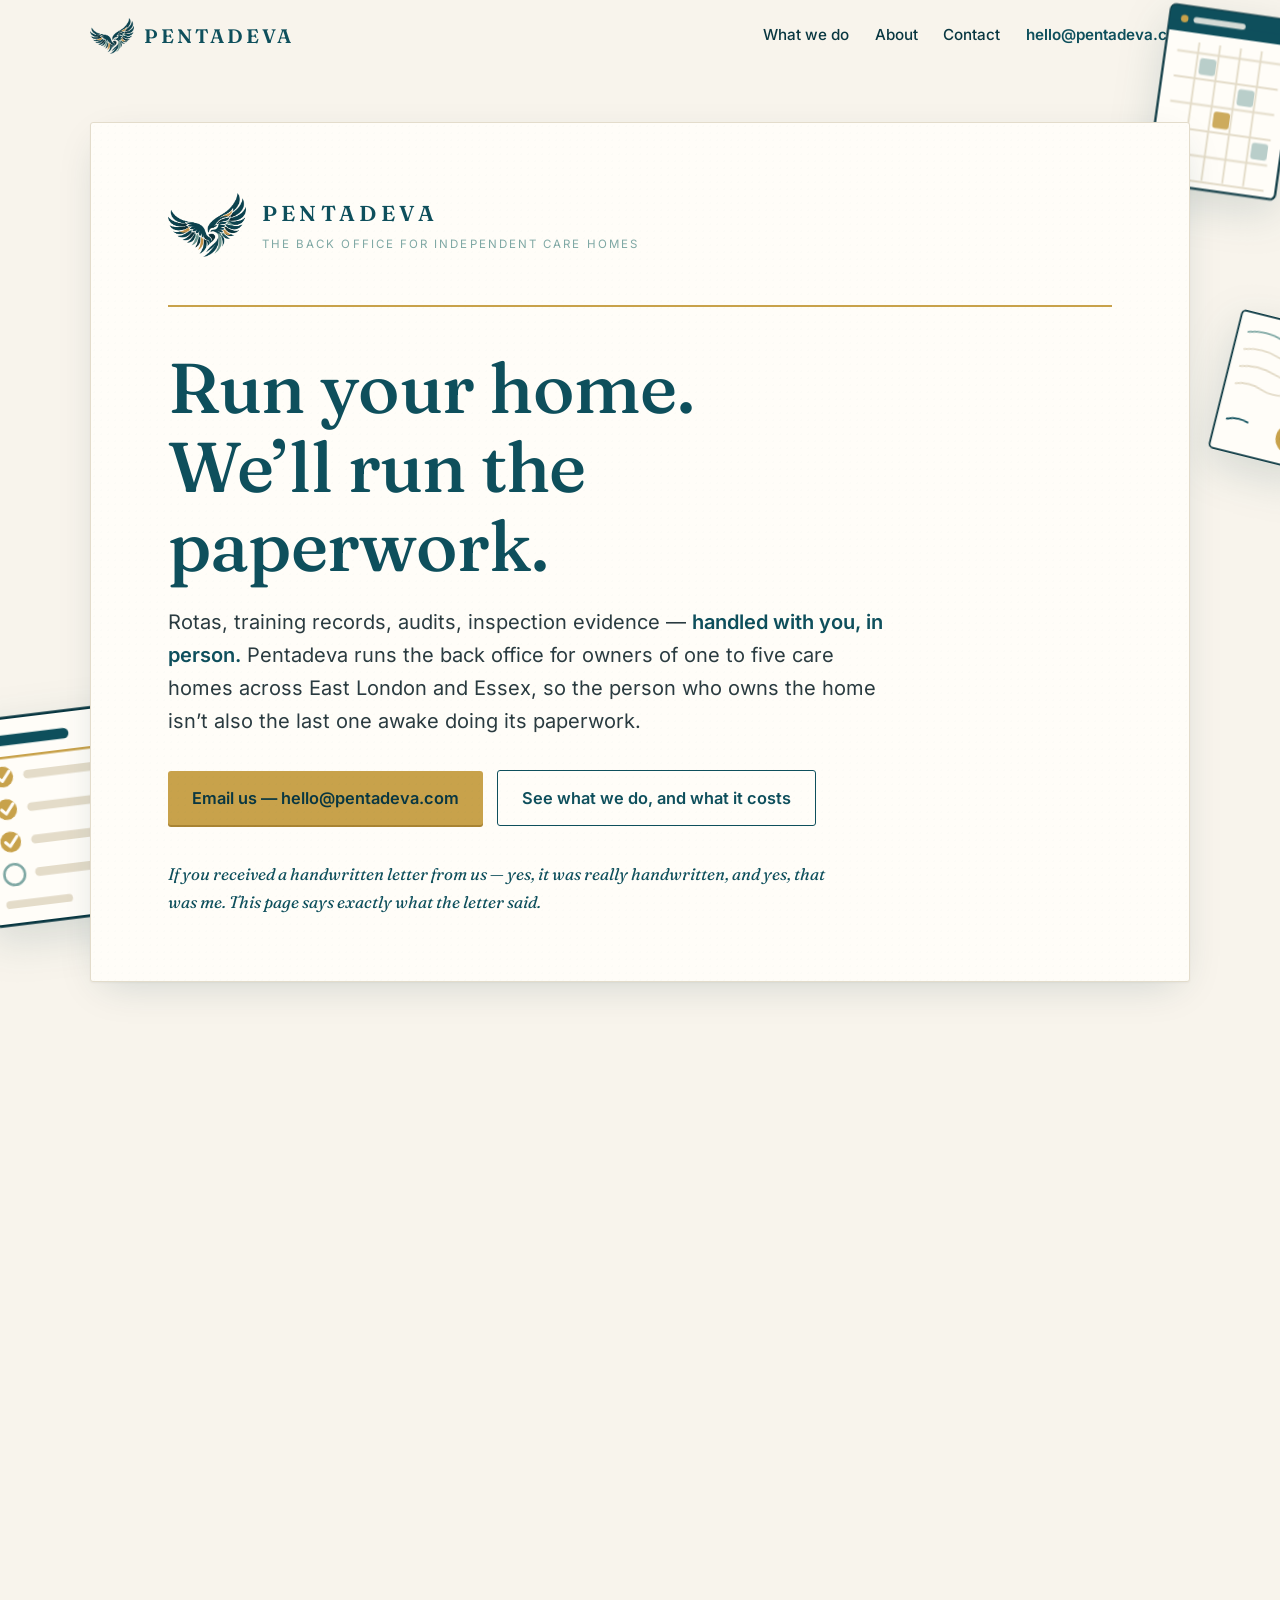
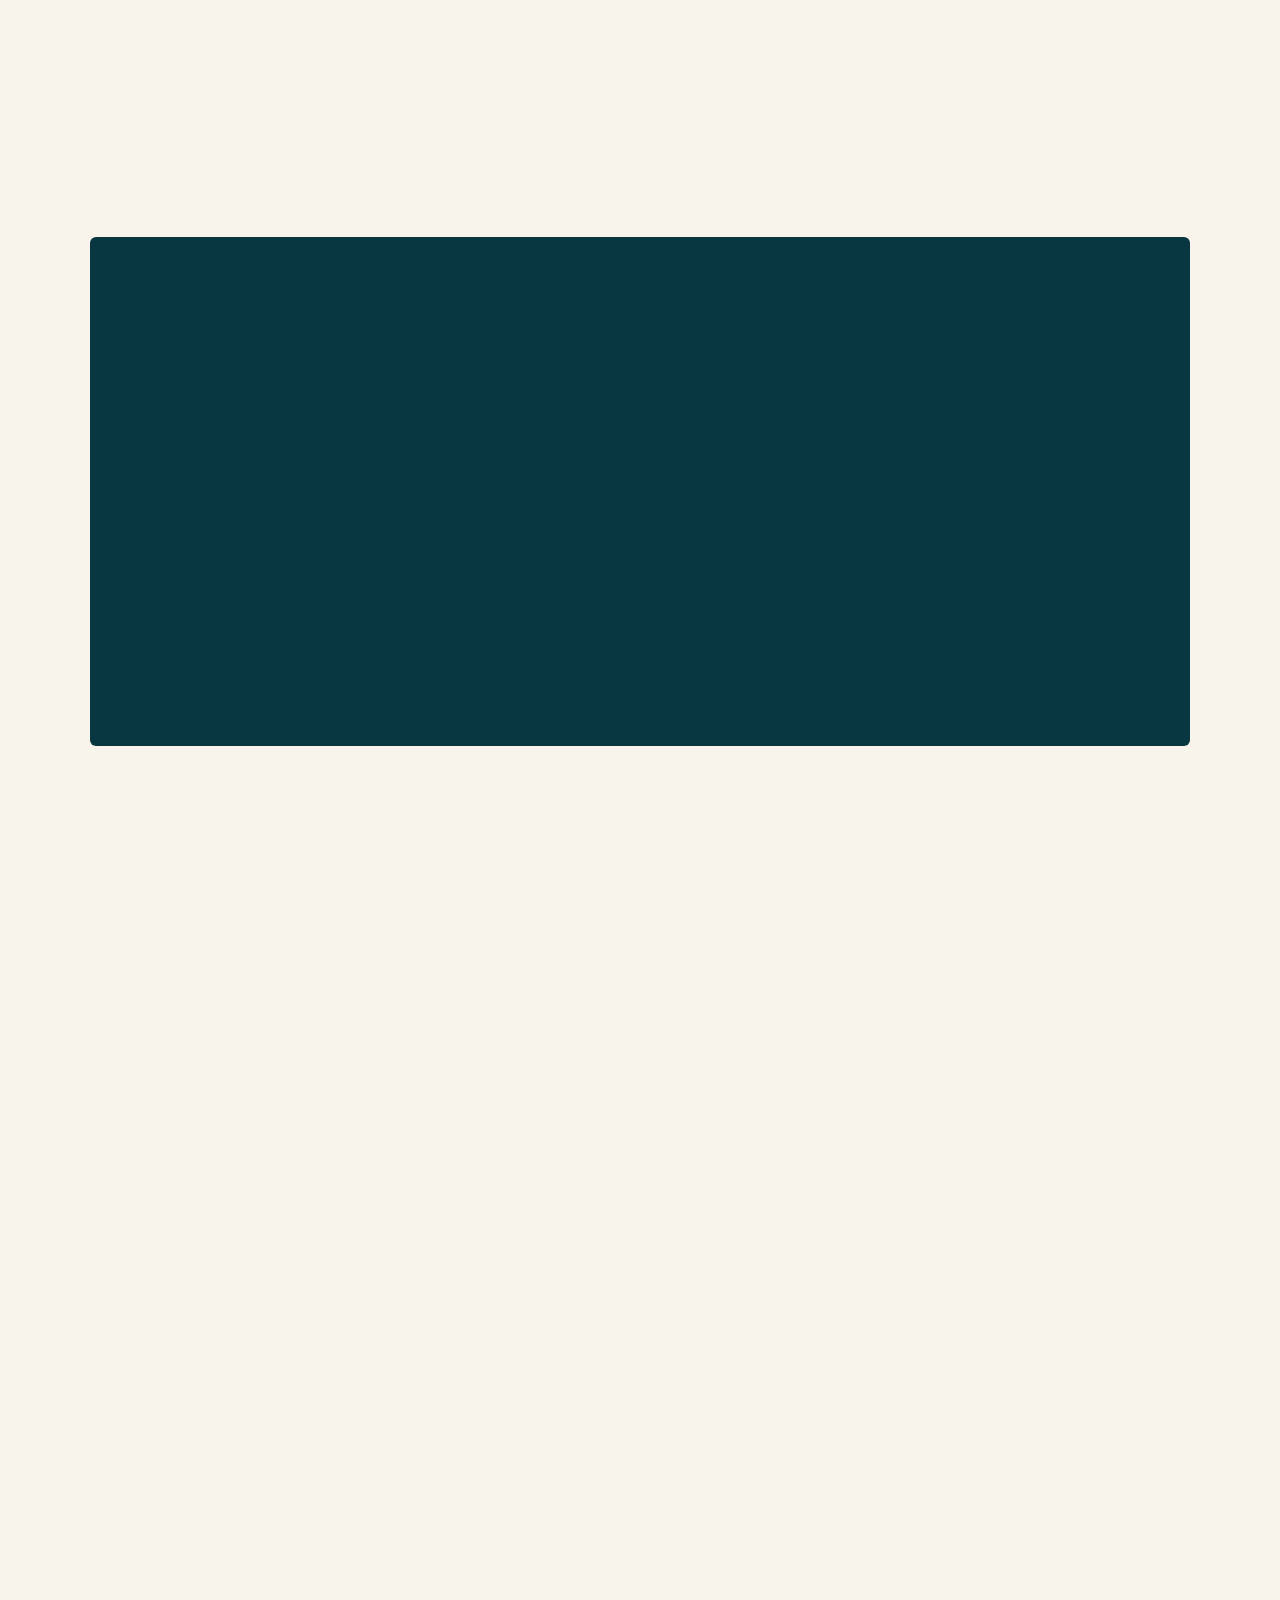
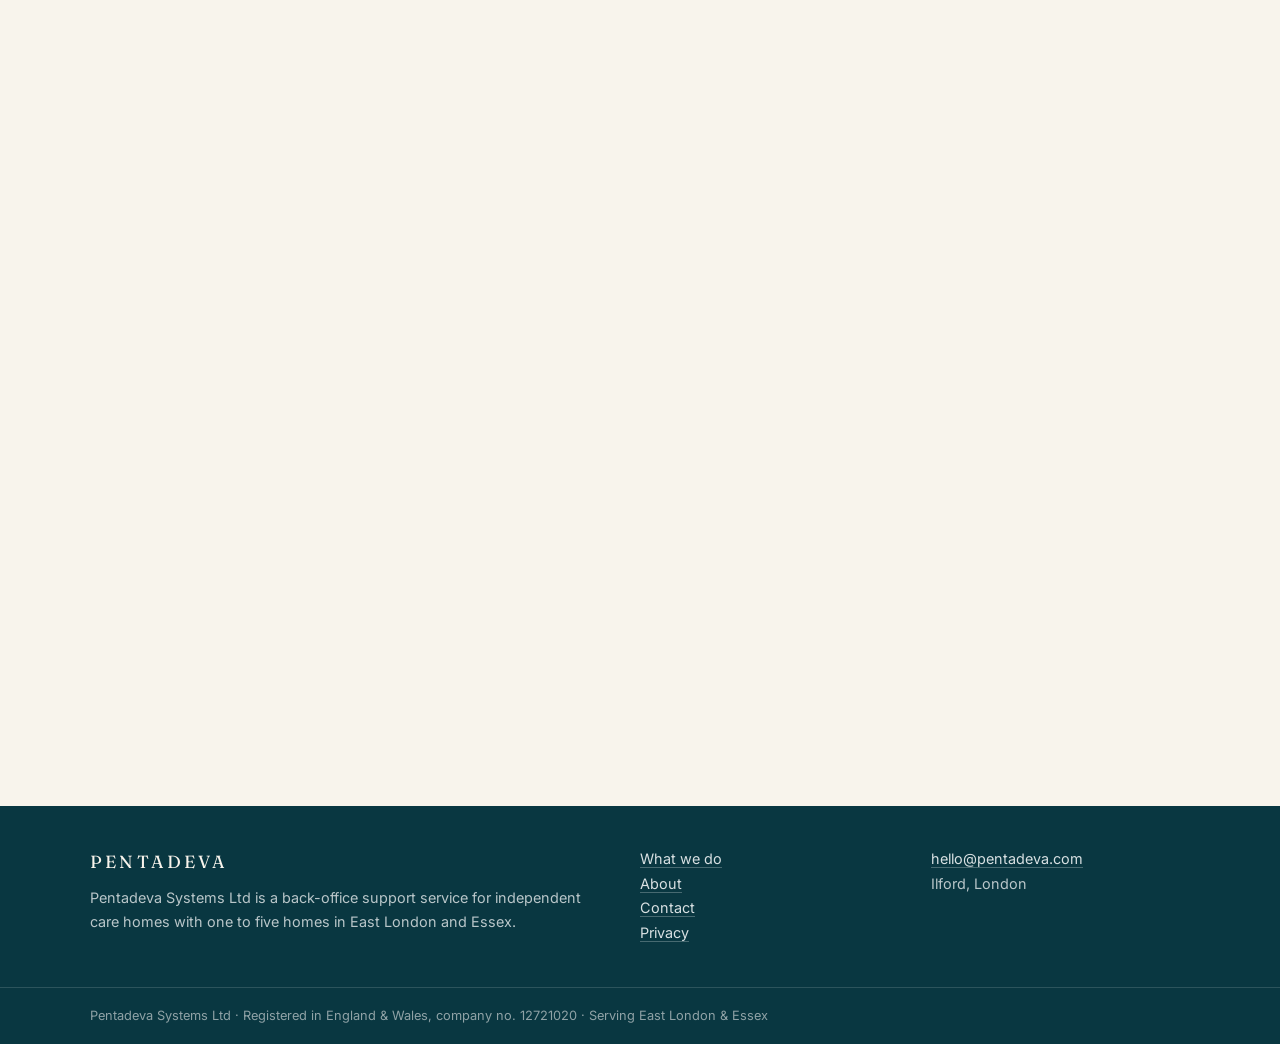
==== commit 59977085: "Accurate founding-patch map + honest back-office cost calculator - map-patch.svg rebuilt from real O" ====
--- a/index.html
+++ b/index.html
@@ -15,6 +15,7 @@
 <link rel="apple-touch-icon" href="/assets/apple-touch-icon.png">
 <link rel="stylesheet" href="/assets/site.css">
 <script src="/assets/motion.js" defer></script>
+<script src="/assets/calc.js" defer></script>
 <meta http-equiv="Content-Security-Policy" content="default-src 'self'; img-src 'self' data:; style-src 'self'; script-src 'self'; object-src 'none'; base-uri 'self'; form-action 'none'">
 <script type="application/ld+json">
 {
@@ -131,6 +132,28 @@
     </div>
   </section>
 
+  <!-- What it costs you now -->
+  <section class="calc" aria-labelledby="calc-h">
+    <h2 id="calc-h">What your back office is really costing you</h2>
+    <p class="lede">Move the sliders to your own numbers. Nothing is sent anywhere &mdash; the sums happen on this page.</p>
+    <div class="calc-grid">
+      <div class="calc-in">
+        <label for="c-hours">Hours a week on rotas, training records, audits, inspection evidence and admin email<output id="o-hours">12 hours</output></label>
+        <input type="range" id="c-hours" min="4" max="30" step="1" value="12">
+        <label for="c-rate">What an hour of that time costs<output id="o-rate">£25</output></label>
+        <input type="range" id="c-rate" min="15" max="60" step="1" value="25">
+        <p class="calc-note">The starting numbers are deliberately cautious. Managers themselves put the time lost to bureaucracy at up to 20 hours a week (<a href="https://www.laingbuissonnews.com/care-markets-content/news/time-being-wasted-on-bureaucracy-say-care-home-managers/" rel="noopener">survey of 222 managers, 2023</a>). &pound;25 an hour is a registered manager on about &pound;40,000 once employer costs are added. If it&rsquo;s your own time, it&rsquo;s worth more.</p>
+      </div>
+      <div class="calc-out" aria-live="polite">
+        <div class="calc-big"><span id="r-month">£1,300</span><small>a month &mdash; the cost of that time, or <span id="r-hours">52 hours</span> of someone&rsquo;s month</small></div>
+        <div class="calc-row"><span>Pentadeva standard rate</span><b>£749</b></div>
+        <div class="calc-row"><span>You keep, every month</span><b id="r-keep">£551</b></div>
+        <div class="calc-row gold"><span>At the founding rate of £449, you keep</span><b id="r-keepf">£851</b></div>
+        <p class="calc-verdict" id="r-verdict">At the standard rate, Pentadeva costs less than the time it gives back.</p>
+      </div>
+    </div>
+  </section>
+
   <!-- Founding offer -->
   <section aria-labelledby="offer-h">
     <div class="offer">
--- a/assets/site.css
+++ b/assets/site.css
@@ -218,3 +218,20 @@
 .svc-row img{width:56px;height:56px;object-fit:contain;flex:none}
 .motion [data-tilt]{transition:transform .4s cubic-bezier(.2,.6,.2,1);will-change:transform}
 .motion [data-para]{will-change:transform}
+
+/* ---------- cost calculator ---------- */
+.calc-grid{display:grid;grid-template-columns:1.1fr 1fr;gap:clamp(1.5rem,4vw,3.2rem);margin-top:2rem;align-items:start}
+@media(max-width:820px){.calc-grid{grid-template-columns:1fr}}
+.calc-in label{display:flex;justify-content:space-between;align-items:baseline;gap:1rem;font-weight:600;color:var(--ink);font-size:1rem;margin-top:1.4rem}
+.calc-in label:first-child{margin-top:0}
+.calc-in output{font-family:var(--serif);font-size:1.35rem;color:var(--teal);white-space:nowrap}
+.calc-in input[type=range]{width:100%;margin:.7rem 0 .2rem;accent-color:var(--gold);height:1.6rem;cursor:pointer}
+.calc-note{font-size:.88rem;color:#5A6A6E;margin-top:1.4rem;max-width:56ch}
+.calc-out{background:var(--paper);border:1px solid var(--rule);border-radius:6px;padding:clamp(1.4rem,3vw,2.2rem);box-shadow:0 12px 40px -18px rgba(9,55,65,.25)}
+.calc-big > span{display:block;font-family:var(--serif);font-size:clamp(2.6rem,6vw,3.8rem);color:var(--teal);line-height:1.05}
+.calc-big small{display:block;font-size:.95rem;color:#5A6A6E;margin-top:.4rem}
+.calc-row{display:flex;justify-content:space-between;align-items:baseline;gap:1rem;border-top:1px solid var(--rule);padding:.8rem 0;margin-top:.2rem}
+.calc-big + .calc-row{margin-top:1.2rem}
+.calc-row b{font-family:var(--serif);font-size:1.4rem;color:var(--ink)}
+.calc-row.gold b{color:var(--gold-deep)}
+.calc-verdict{font-family:var(--serif);font-style:italic;color:var(--teal);margin-top:.6rem}
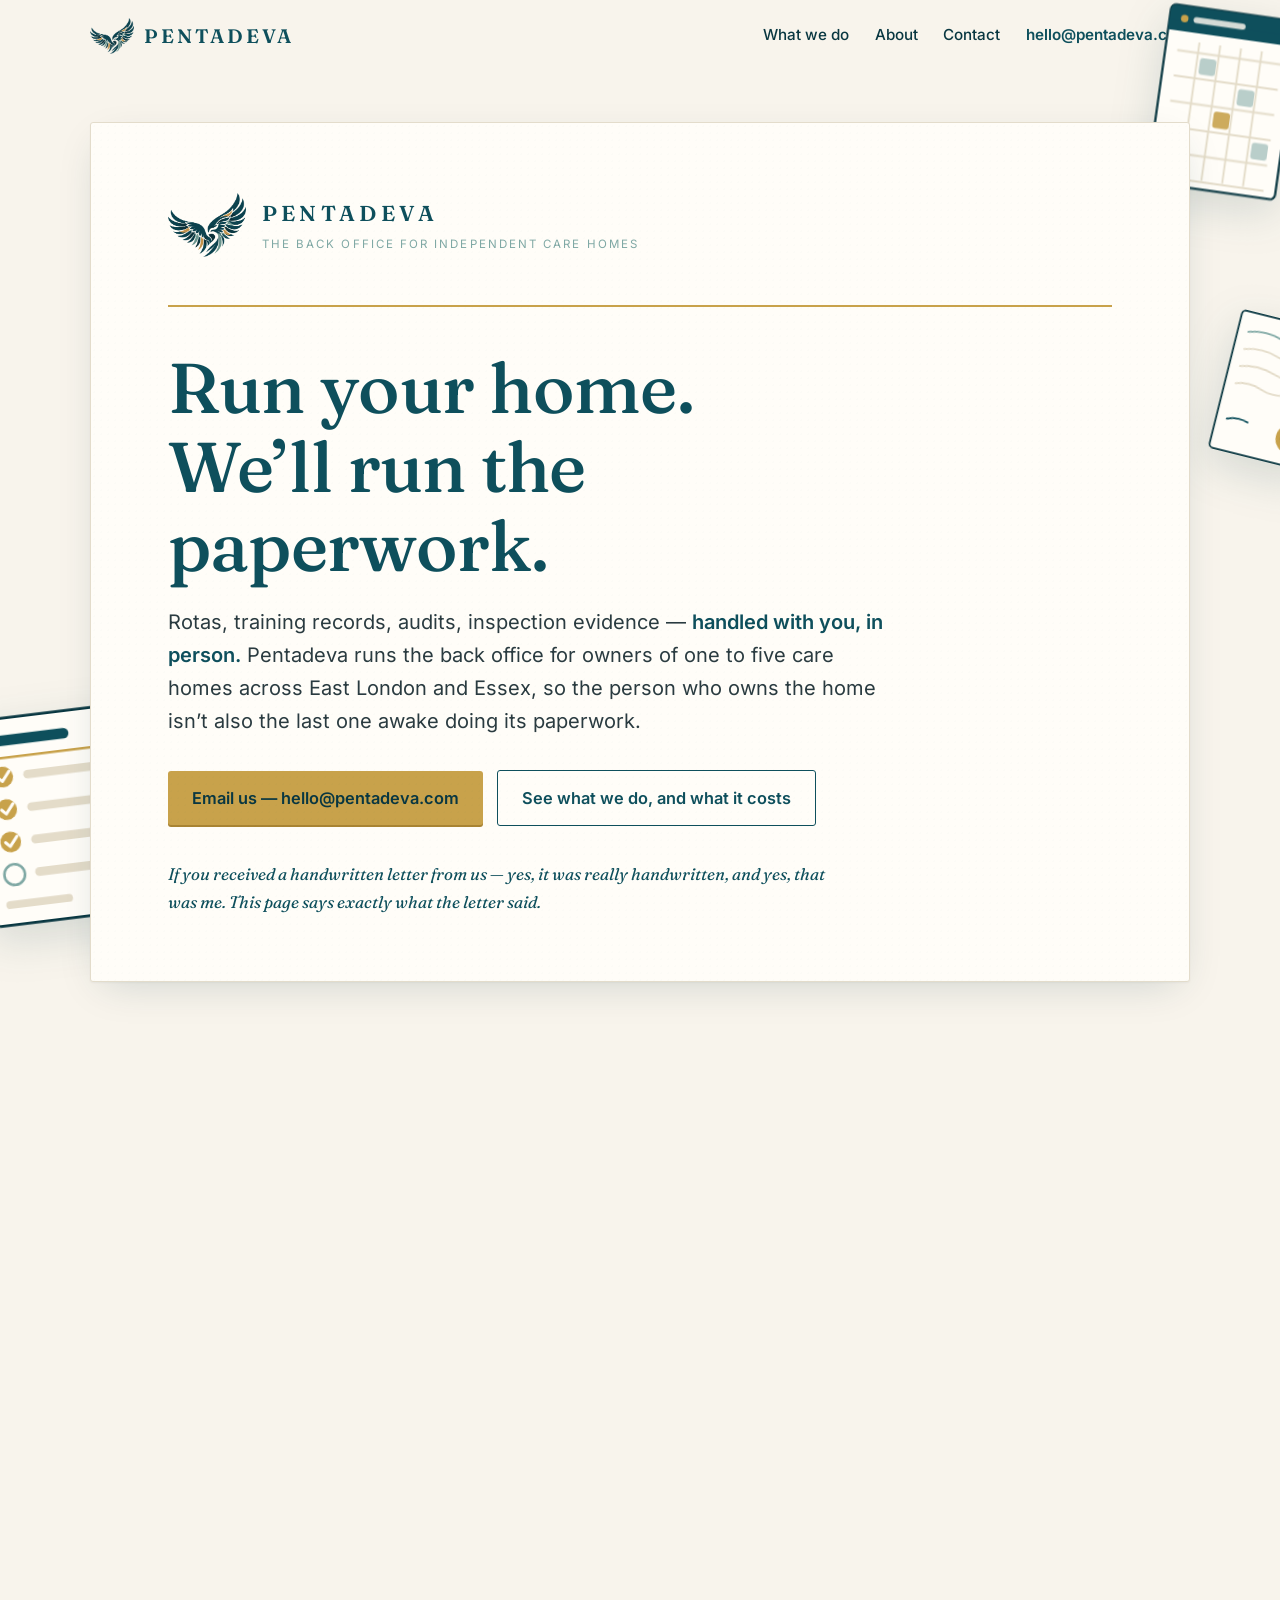
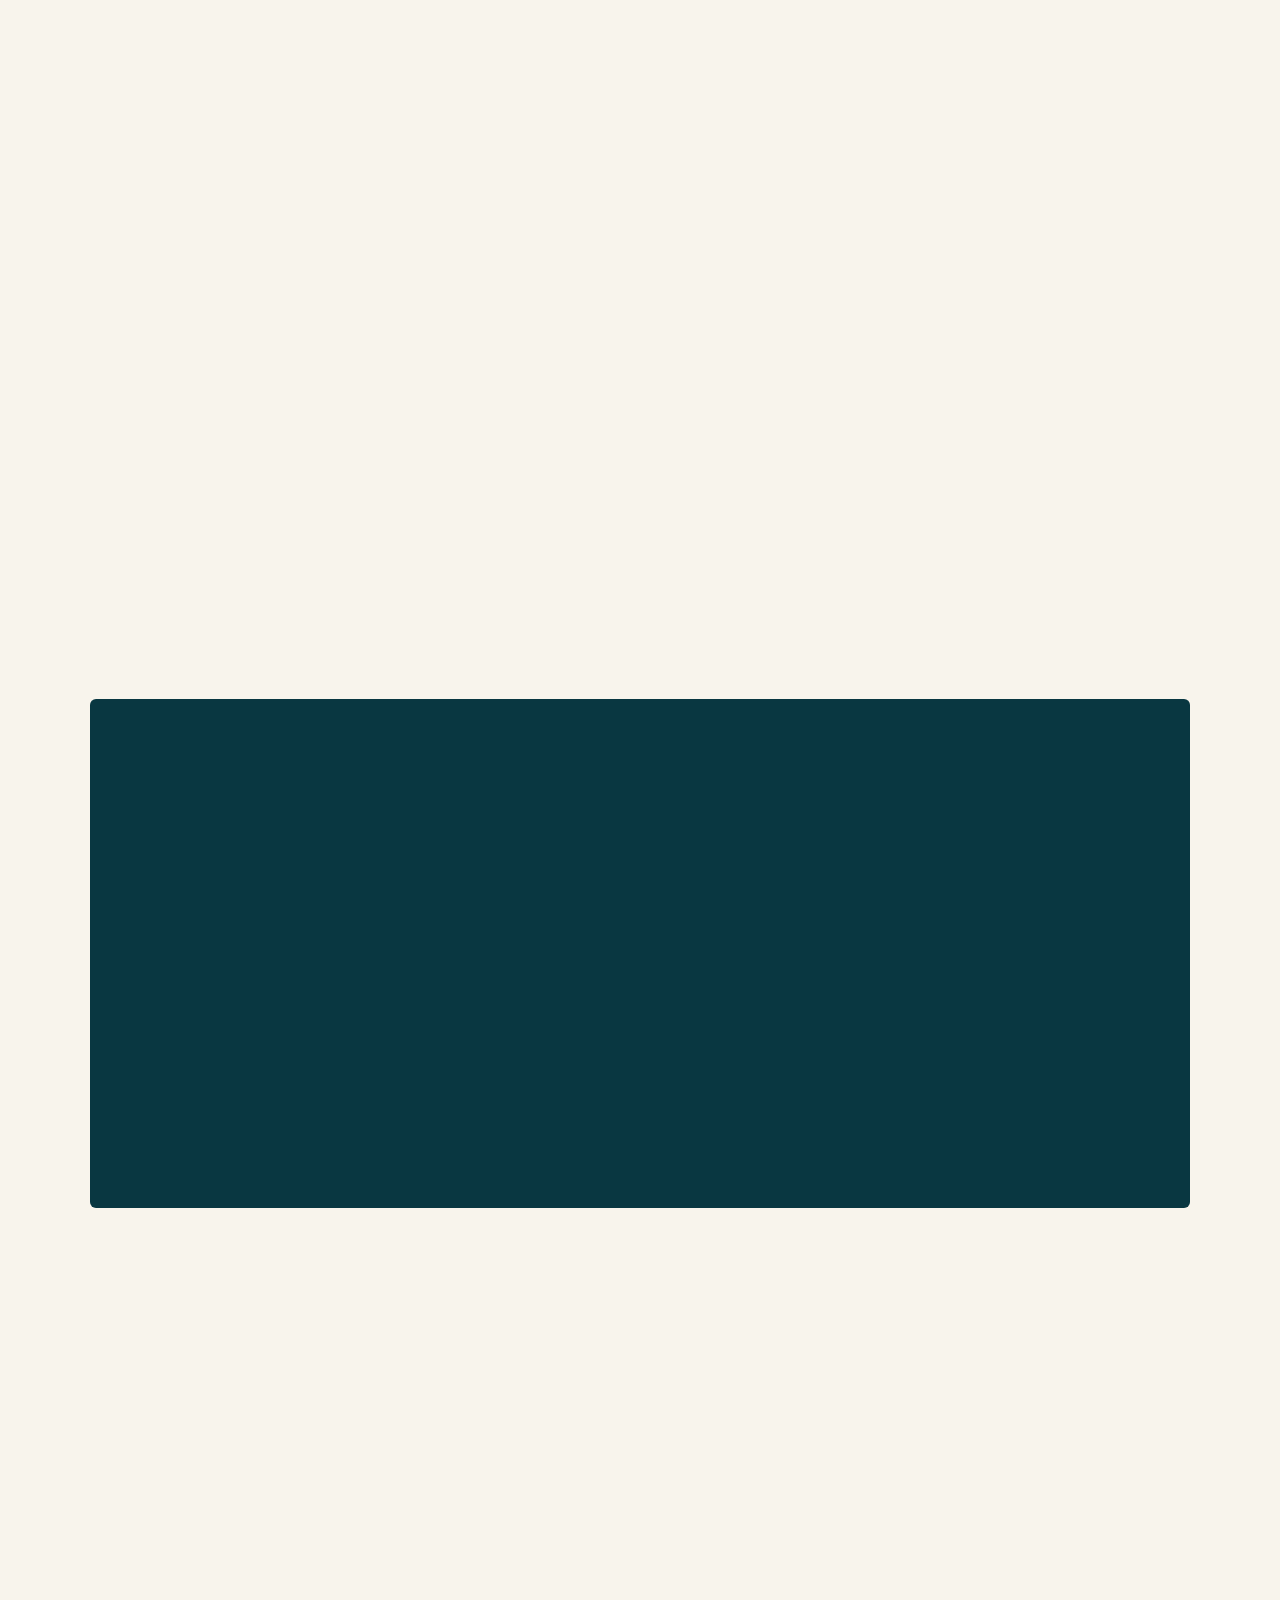
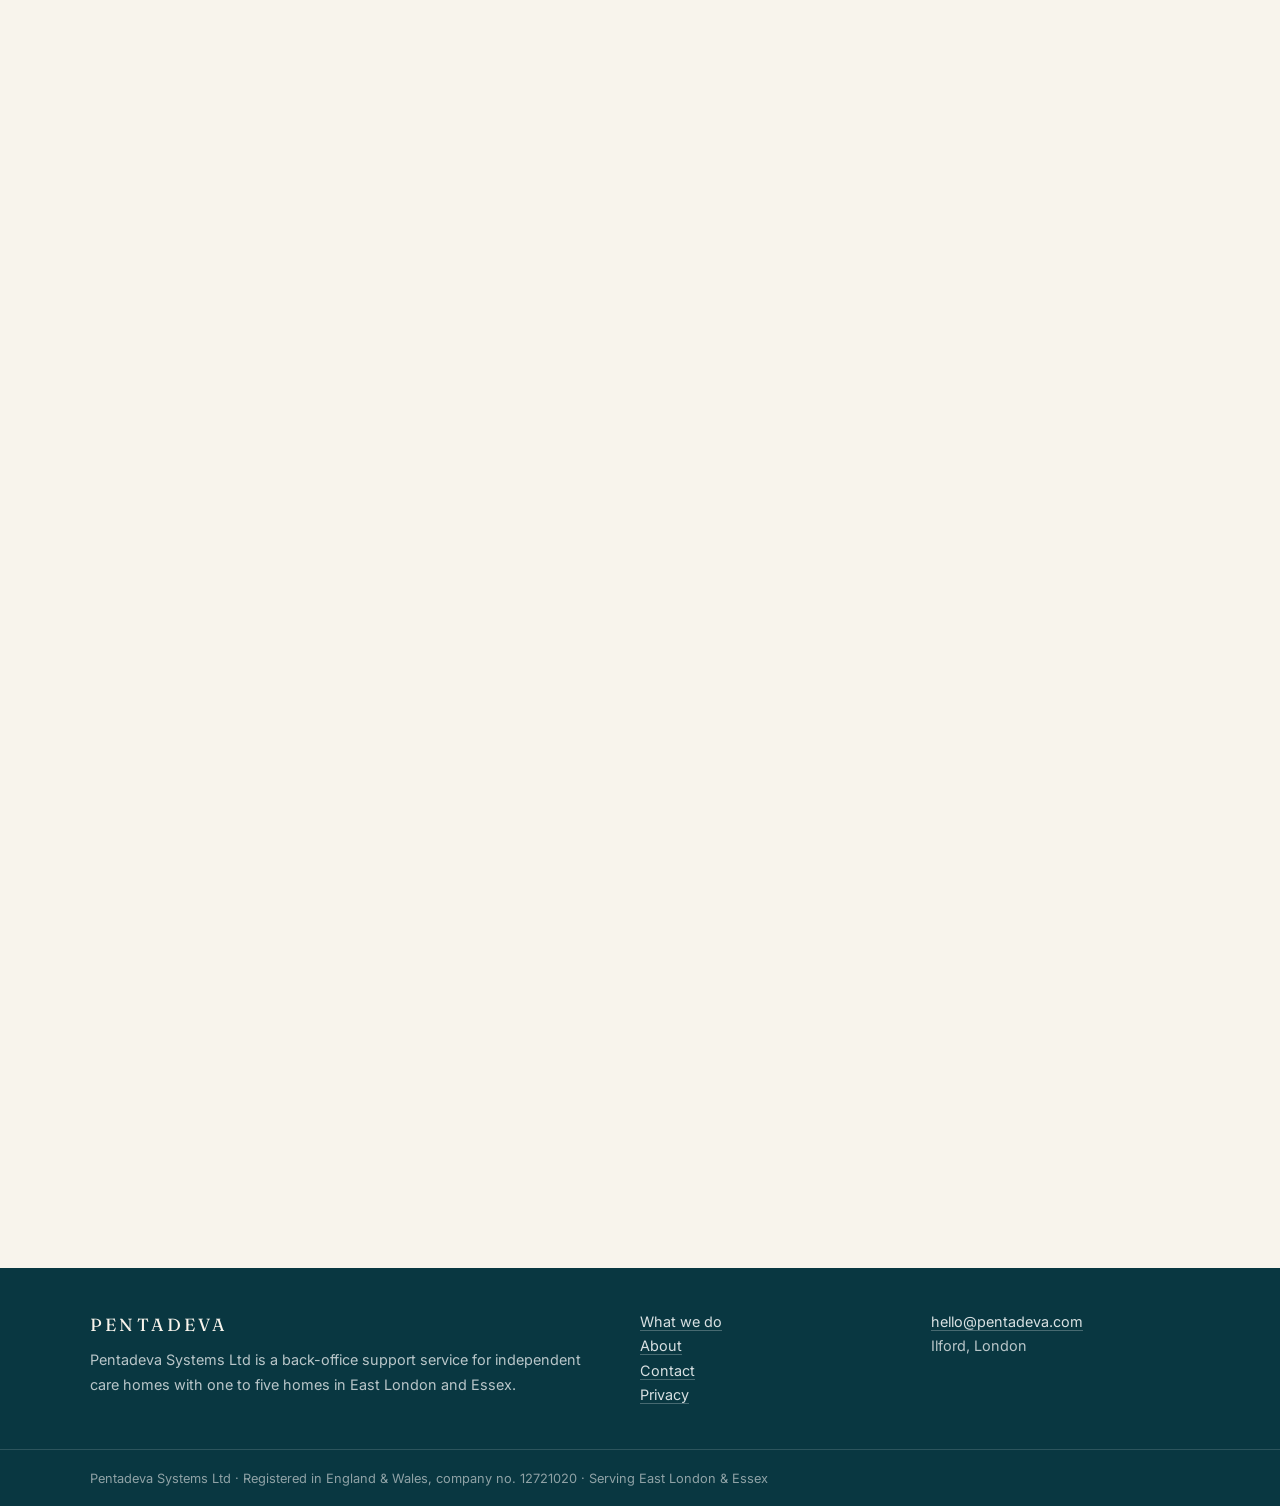
==== commit 123254a4: "People on the page: five moving editorial frames with 3D depth - Owner, carers, resident: Veo-animat" ====
--- a/index.html
+++ b/index.html
@@ -75,6 +75,18 @@
     </article>
   </div>
 
+  <!-- People: the owner -->
+  <section class="people" aria-label="The owner who goes home on time">
+    <figure class="pframe " data-tilt="2.4">
+      <div class="pf-media"><video muted loop playsinline preload="none" poster="/assets/people/owner.jpg" aria-label="A care home owner closing her laptop at the end of the day, smiling"><source src="/assets/people/owner.webm" type="video/webm"><source src="/assets/people/owner.mp4" type="video/mp4"><img src="/assets/people/owner.jpg" alt="A care home owner closing her laptop at the end of the day, smiling" width="1280" height="720"></video></div>
+      <img class="frag f-tr" src="/assets/ill/frag-seal.svg" alt="" data-depth="38" width="100" height="100">
+      <img class="frag f-bl hide-s" src="/assets/ill/frag-sheet.svg" alt="" data-depth="-26" width="100" height="100">
+      <img class="frag f-mid hide-s" src="/assets/ill/frag-gem.svg" alt="" data-depth="54" width="100" height="100">
+      <img class="frag f-br" src="/assets/ill/frag-folder.svg" alt="" data-depth="22" width="100" height="100">
+      <figcaption><span class="pf-tags">ROTAS &bull; RECORDS &bull; AUDITS &bull; EVIDENCE</span><span class="pf-title">The owner who goes home on time</span></figcaption>
+    </figure>
+  </section>
+
   <!-- What you get back -->
   <section aria-labelledby="back-h">
     <h2 id="back-h">What you get back</h2>
@@ -100,6 +112,20 @@
         <h3>A calmer team</h3>
         <p>We set everything up in person and stay hands-on. Your staff never learn a new system alone.</p>
       </div>
+    </div>
+    <div class="people-2">
+    <figure class="pframe " data-tilt="2.4">
+      <div class="pf-media"><video muted loop playsinline preload="none" poster="/assets/people/carers.jpg" aria-label="Two care workers sharing a laugh over tea"><source src="/assets/people/carers.webm" type="video/webm"><source src="/assets/people/carers.mp4" type="video/mp4"><img src="/assets/people/carers.jpg" alt="Two care workers sharing a laugh over tea" width="1280" height="720"></video></div>
+      <img class="frag f-tl" src="/assets/ill/frag-gem.svg" alt="" data-depth="44" width="100" height="100">
+      <img class="frag f-bl hide-s" src="/assets/ill/frag-sheet.svg" alt="" data-depth="-22" width="100" height="100">
+      <figcaption><span class="pf-tags">STAFF FILES &bull; TRAINING &bull; SUPERVISION</span><span class="pf-title">A calmer team</span></figcaption>
+    </figure>
+    <figure class="pframe " data-tilt="2.4">
+      <div class="pf-media"><video muted loop playsinline preload="none" poster="/assets/people/resident.jpg" aria-label="An elderly resident laughing with a carer over a game of cards"><source src="/assets/people/resident.webm" type="video/webm"><source src="/assets/people/resident.mp4" type="video/mp4"><img src="/assets/people/resident.jpg" alt="An elderly resident laughing with a carer over a game of cards" width="1280" height="720"></video></div>
+      <img class="frag f-tr" src="/assets/ill/frag-seal.svg" alt="" data-depth="36" width="100" height="100">
+      <img class="frag f-bl hide-s" src="/assets/ill/frag-folder.svg" alt="" data-depth="-24" width="100" height="100">
+      <figcaption><span class="pf-tags">MORE TIME &bull; WHERE IT MATTERS</span><span class="pf-title">Care, not paperwork</span></figcaption>
+    </figure>
     </div>
   </section>
 
@@ -130,6 +156,15 @@
         <img class="sart" src="/assets/ill/step-rhythm.svg" alt="" width="260" height="200">
       </div>
     </div>
+  </section>
+
+  <section class="people" aria-label="What the hours are really for">
+    <figure class="pframe " data-tilt="2.4">
+      <div class="pf-media"><video muted loop playsinline preload="none" poster="/assets/people/family.jpg" aria-label="A care home owner laughing with his family at dinner"><source src="/assets/people/family.webm" type="video/webm"><source src="/assets/people/family.mp4" type="video/mp4"><img src="/assets/people/family.jpg" alt="A care home owner laughing with his family at dinner" width="1280" height="720"></video></div>
+      <img class="frag f-tr" src="/assets/ill/frag-gem.svg" alt="" data-depth="48" width="100" height="100">
+      <img class="frag f-bl hide-s" src="/assets/ill/frag-seal.svg" alt="" data-depth="-30" width="100" height="100">
+      <figcaption><span class="pf-tags">EVENINGS &bull; WEEKENDS &bull; BACK</span><span class="pf-title">What the hours are really for</span></figcaption>
+    </figure>
   </section>
 
   <!-- What it costs you now -->
--- a/assets/site.css
+++ b/assets/site.css
@@ -235,3 +235,21 @@
 .calc-row b{font-family:var(--serif);font-size:1.4rem;color:var(--ink)}
 .calc-row.gold b{color:var(--gold-deep)}
 .calc-verdict{font-family:var(--serif);font-style:italic;color:var(--teal);margin-top:.6rem}
+
+/* ---------- people frames (Lusion-style: media card + floating brand shards) ---------- */
+.pframe{position:relative;margin:0}
+.pf-media{position:relative;overflow:hidden;border-radius:18px;aspect-ratio:16/9;background:var(--ink);box-shadow:0 30px 60px -30px rgba(9,55,65,.45)}
+.pf-media img,.pf-media video{position:absolute;inset:0;width:100%;height:100%;object-fit:cover;transform:scale(1.1)}
+.frag{position:absolute;z-index:2;pointer-events:none;filter:drop-shadow(0 12px 18px rgba(9,55,65,.28))}
+.pframe figcaption{margin-top:1.1rem}
+.pf-tags{display:block;font-size:.78rem;letter-spacing:.14em;color:var(--sage);font-weight:600}
+.pf-title{display:block;font-family:var(--serif);font-size:clamp(1.5rem,3.4vw,2.4rem);color:var(--ink);line-height:1.15;margin-top:.35rem}
+.pf-title::before{content:"\2192";color:var(--gold-deep);margin-right:.6em}
+.people{max-width:1180px;margin:0 auto;padding:clamp(1rem,3vw,2rem) var(--pad)}
+.people-2 .pf-media{aspect-ratio:4/3}
+.people-2{display:grid;grid-template-columns:1fr 1fr;gap:clamp(1.6rem,4vw,3rem);margin-top:2.4rem}
+@media(max-width:760px){.people-2{grid-template-columns:1fr}.frag.hide-s{display:none}}
+.f-tl{top:-26px;left:-22px;width:64px}.f-tr{top:-34px;right:6%;width:92px}
+.f-br{bottom:22%;right:-30px;width:110px}.f-bl{bottom:18%;left:-34px;width:84px}
+.f-mid{top:38%;left:46%;width:46px;opacity:.95}
+.motion .frag,.motion .pf-media img,.motion .pf-media video{will-change:transform}
